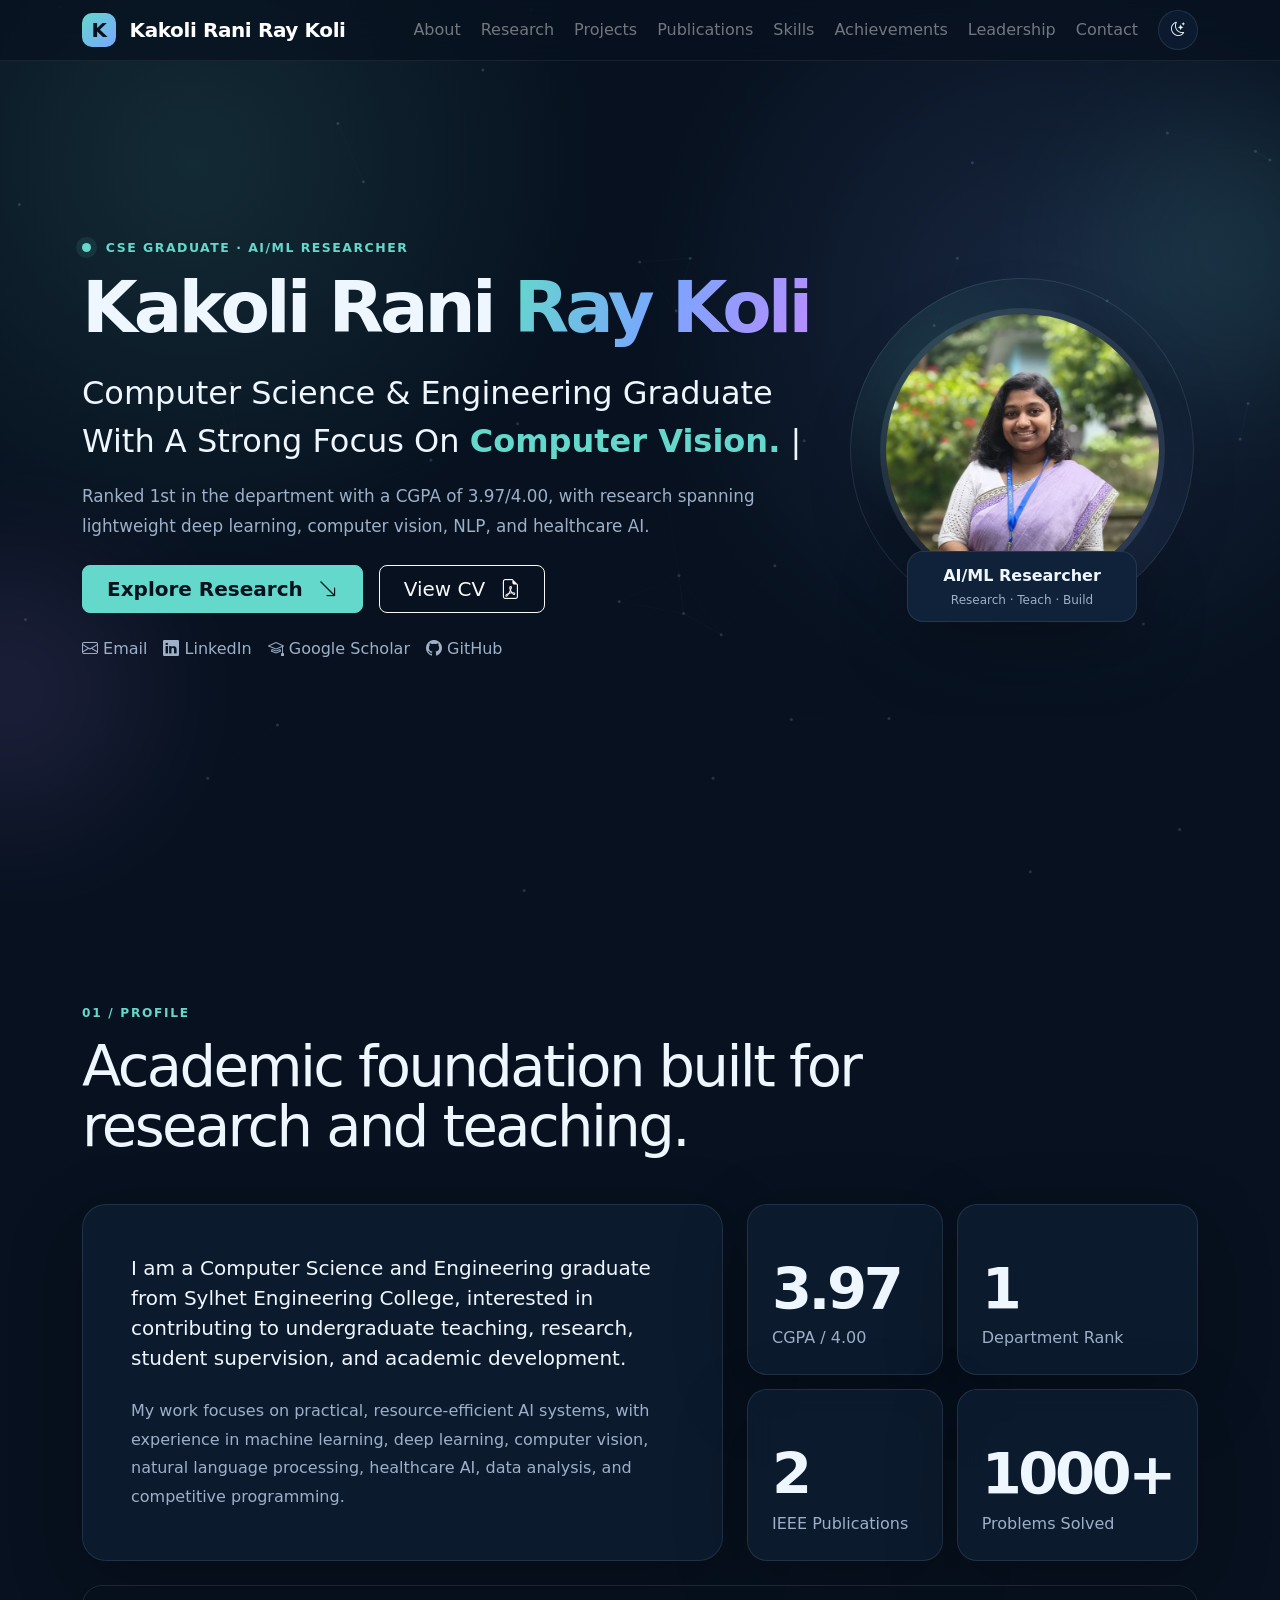
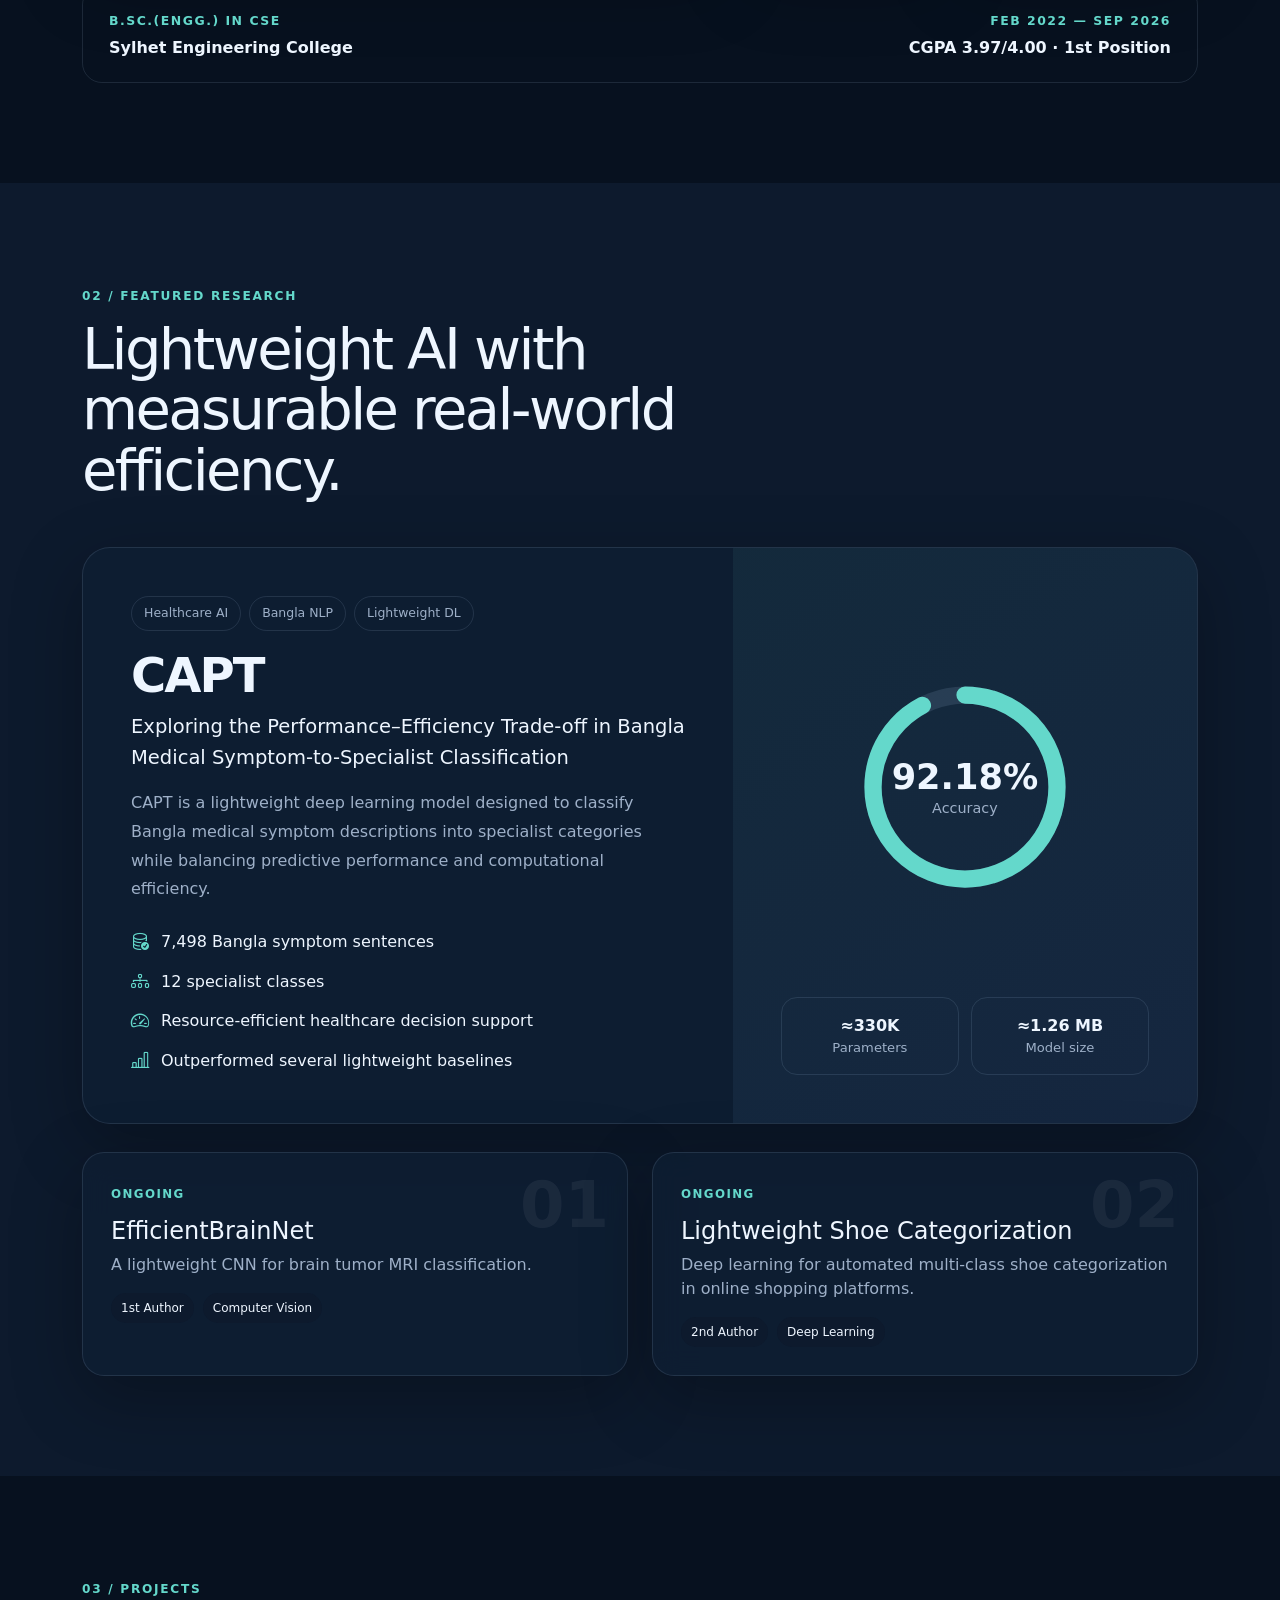
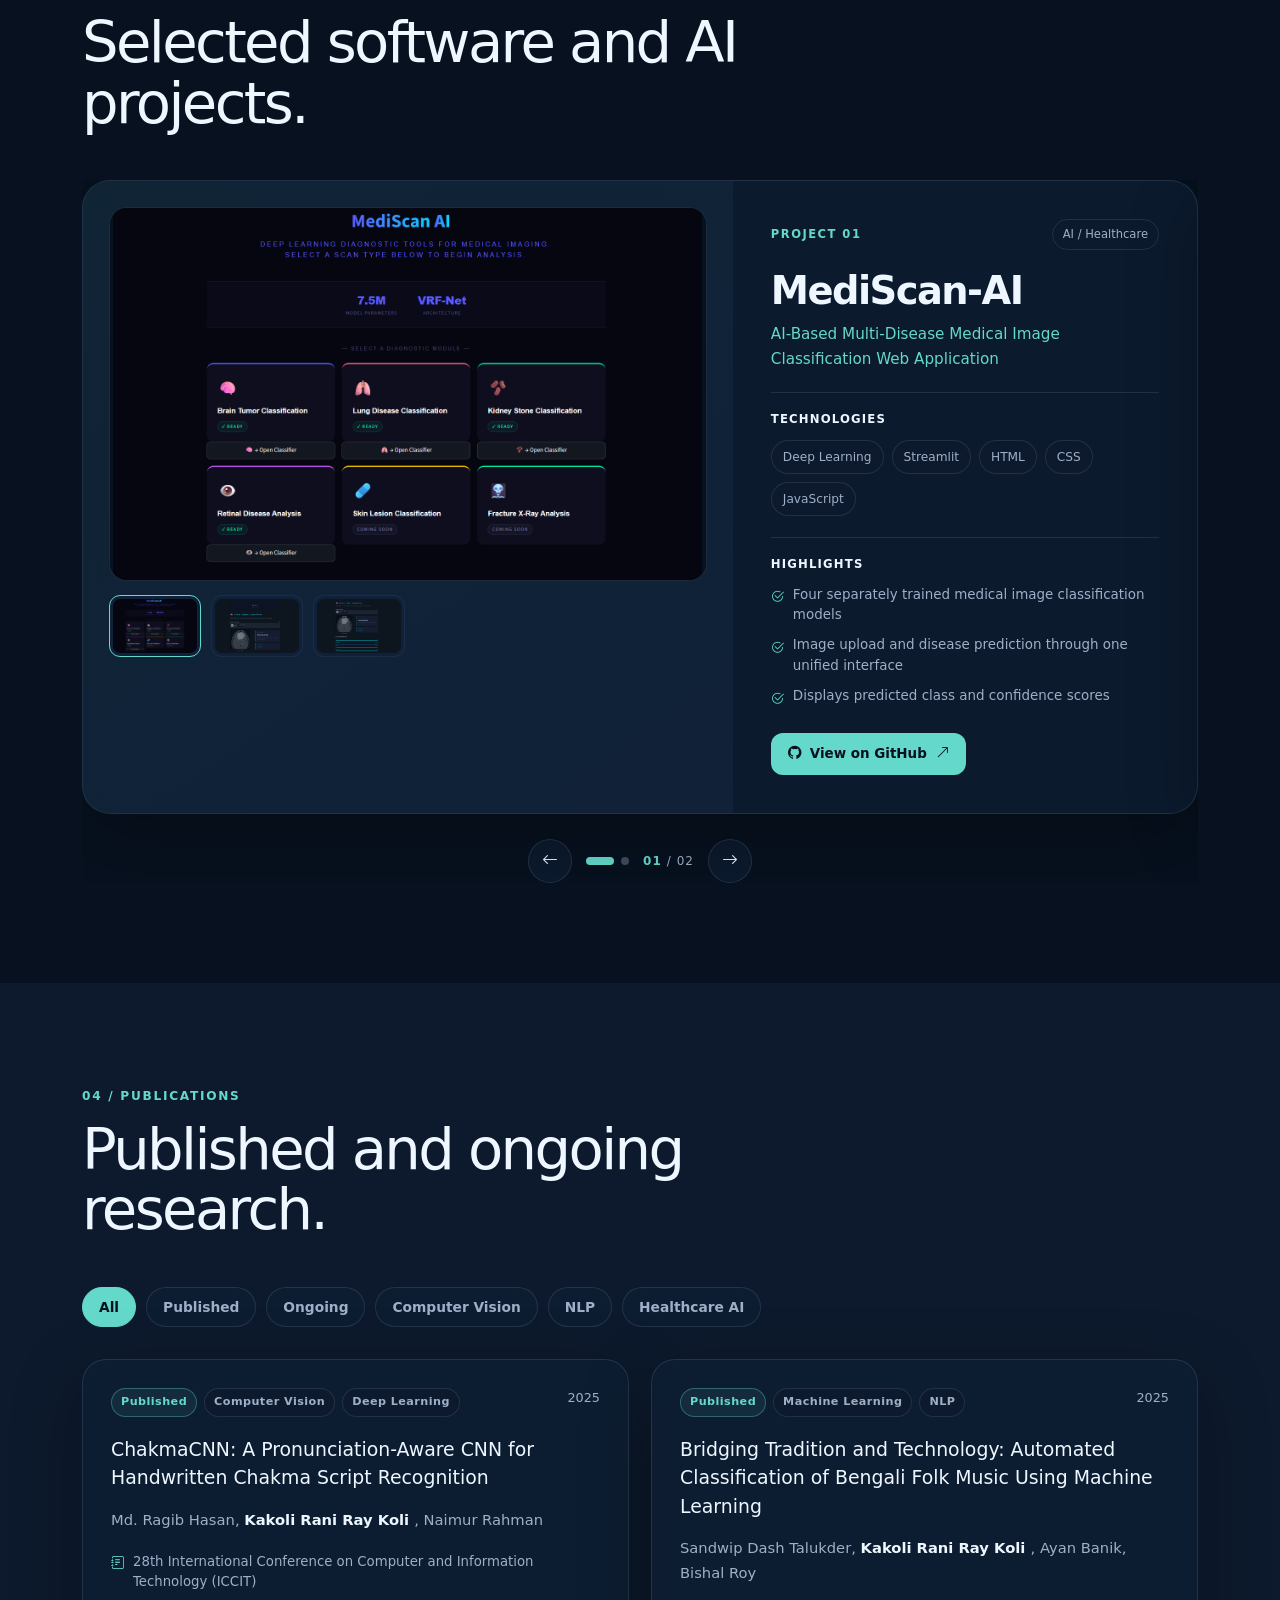
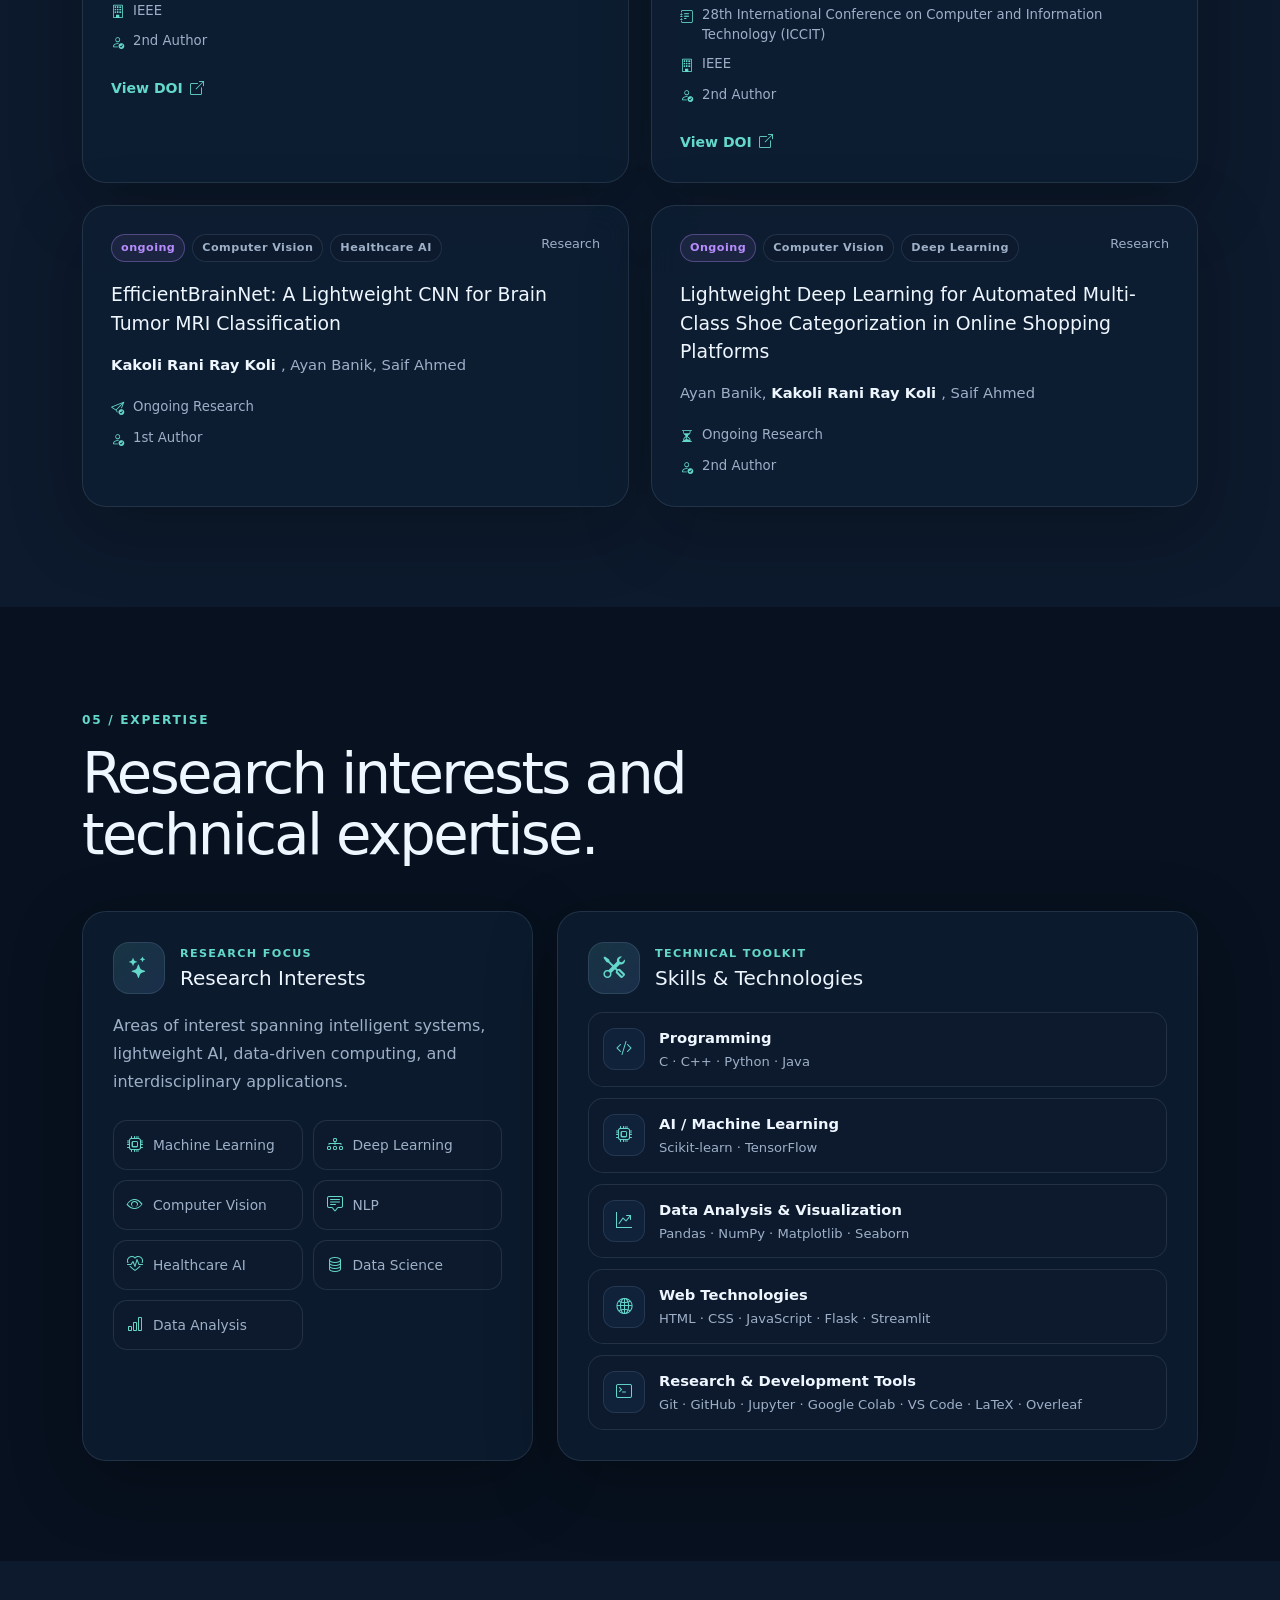
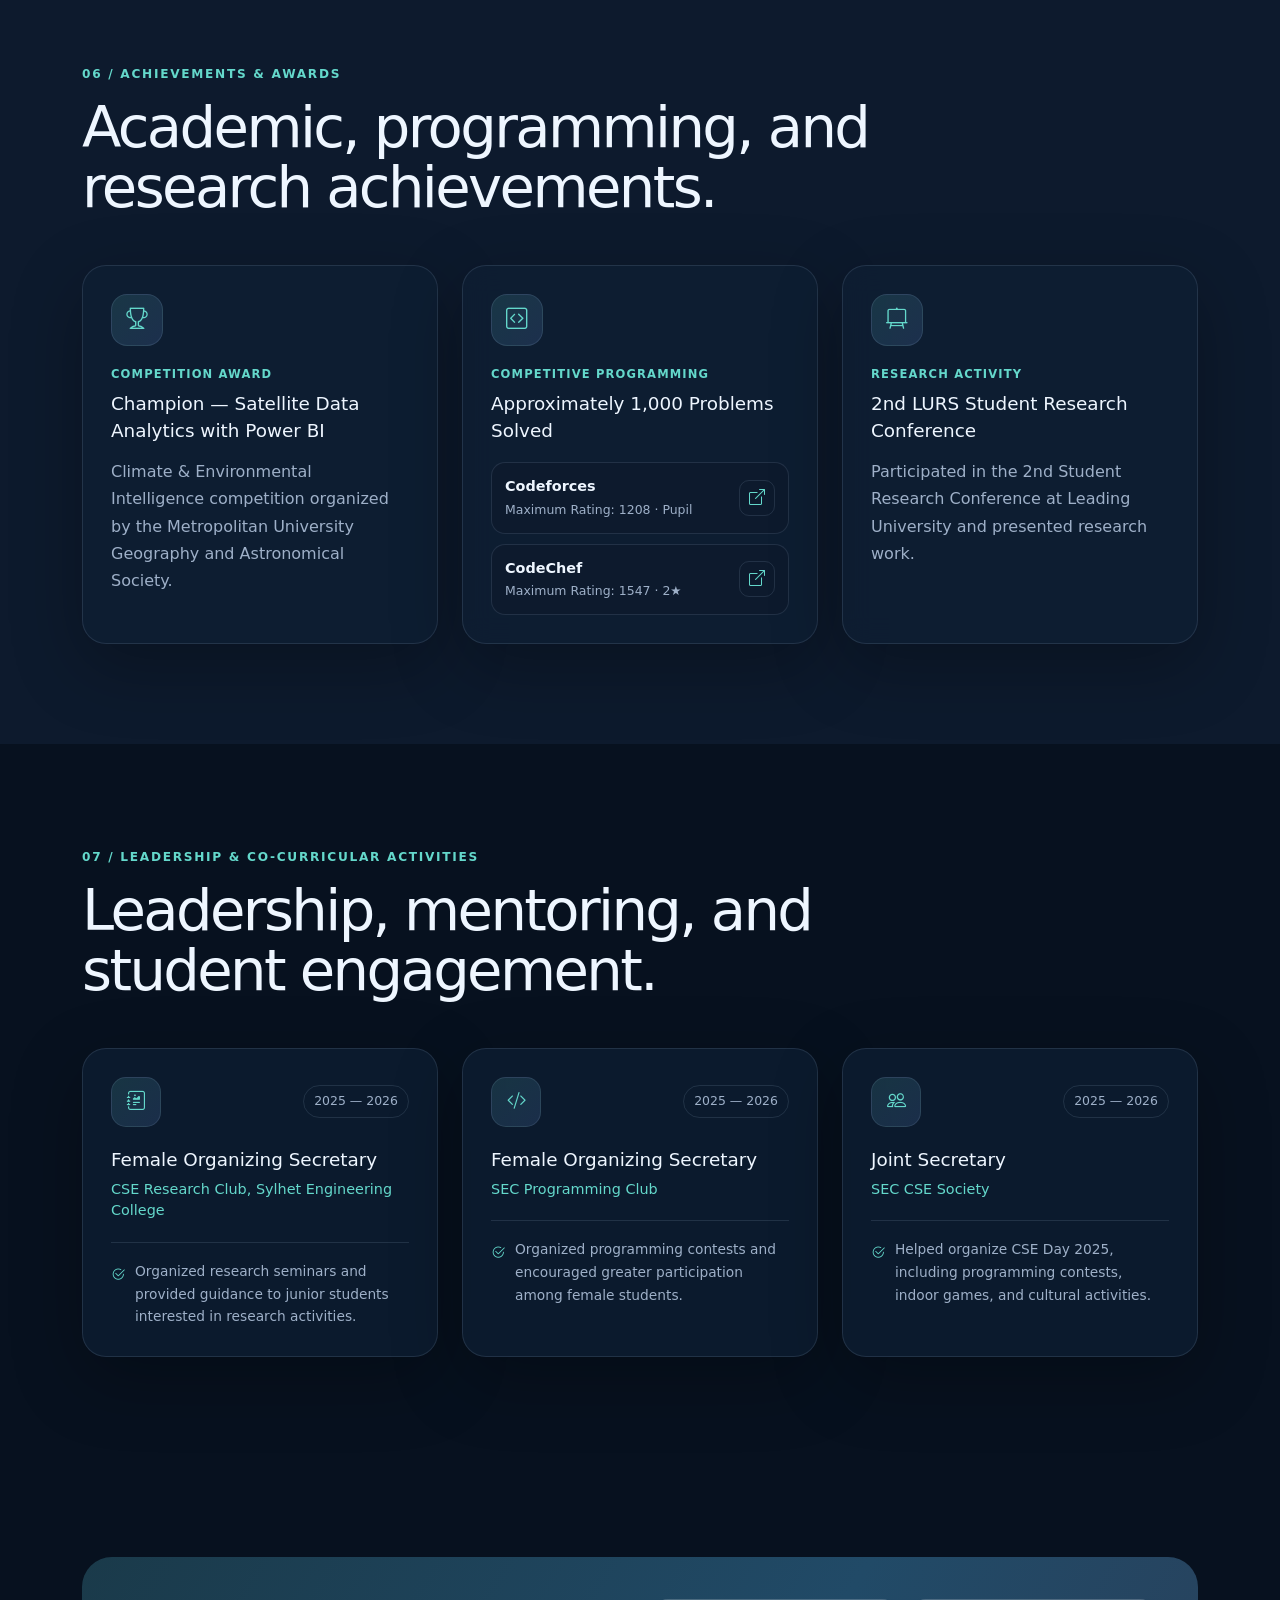
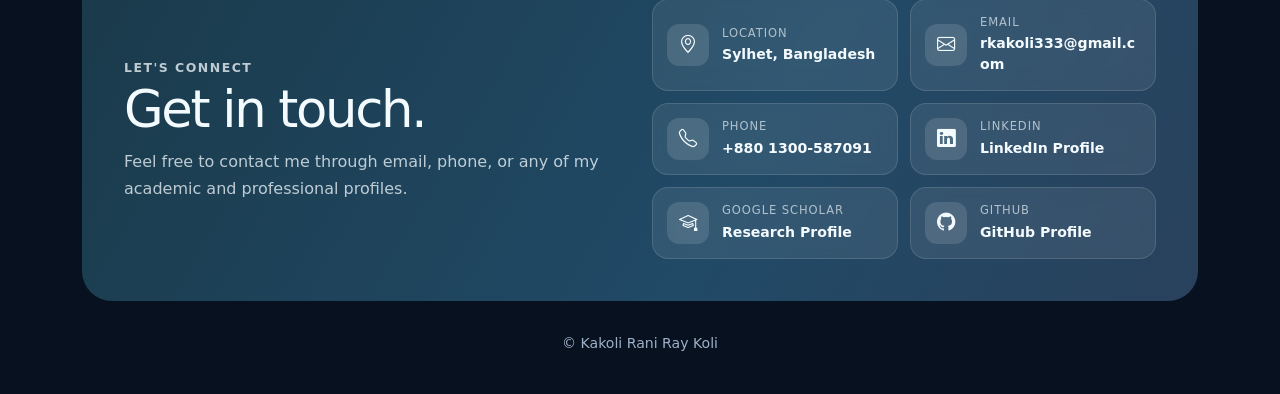
==== index.html @ 448f2f02 "portfolio" ====
<!doctype html>
<html lang="en">
<head>
    <meta charset="utf-8" />
    <meta name="viewport" content="width=device-width, initial-scale=1" />
    <meta
        name="description"
        content="Academic research portfolio of Kakoli Rani Ray Koli, CSE graduate and AI/ML researcher."
    />

    <title>Kakoli Rani Ray Koli | Research Portfolio</title>

    <!-- External styles -->
    <link rel="preconnect" href="https://cdn.jsdelivr.net" />
    <link
        rel="stylesheet"
        href="https://cdn.jsdelivr.net/npm/bootstrap@5.3.3/dist/css/bootstrap.min.css"
    />
    <link
        rel="stylesheet"
        href="https://cdn.jsdelivr.net/npm/bootstrap-icons@1.11.3/font/bootstrap-icons.min.css"
    />

    <!-- Portfolio styles -->
    <link rel="stylesheet" href="style.css" />
</head>
<body>
    <!-- Reading progress bar -->
    <div class="scroll-progress" id="scrollProgress"></div>

    <!-- Page sections are loaded from /sections to keep this file small. -->
    <div data-include="sections/navbar.html"></div>
    <div data-include="sections/hero.html"></div>

    <main>
        <div data-include="sections/about.html"></div>
        <div data-include="sections/research.html"></div>
        <div data-include="sections/projects.html"></div>
        <div data-include="sections/publications.html"></div>
        <div data-include="sections/skills.html"></div>
        <div data-include="sections/achievements.html"></div>
        <div data-include="sections/leadership.html"></div>
        <div data-include="sections/contact.html"></div>
    </main>

    <!-- Back to top control -->
    <button
        class="back-to-top"
        id="backToTop"
        type="button"
        aria-label="Back to top"
    >
        <i class="bi bi-arrow-up"></i>
    </button>

    <!-- Bootstrap must be available before the main portfolio script runs. -->
    <script src="https://cdn.jsdelivr.net/npm/bootstrap@5.3.3/dist/js/bootstrap.bundle.min.js"></script>

    <!-- Loads HTML partials first, then loads script.js. -->
    <script src="loader.js"></script>
</body>
</html>
---- style.css ----
:root {
  --bg: #07111f;
  --bg-soft: #0d1a2d;
  --panel: rgba(15, 31, 52, 0.72);
  --panel-solid: #10213a;
  --text: #eef6ff;
  --muted: #9eb0c8;
  --border: rgba(160, 190, 220, 0.14);
  --accent: #64d8cb;
  --accent-2: #7aa6ff;
  --accent-3: #b88cff;
  --shadow: 0 22px 70px rgba(0, 0, 0, 0.28);
  --radius: 24px;
}

body.light-theme {
  --bg: #f6f9fd;
  --bg-soft: #edf3fa;
  --panel: rgba(255, 255, 255, 0.82);
  --panel-solid: #ffffff;
  --text: #132238;
  --muted: #5c6d82;
  --border: rgba(30, 70, 110, 0.12);
  --shadow: 0 22px 60px rgba(42, 75, 110, 0.12);
}

* { box-sizing: border-box; }
html { scroll-behavior: smooth; }

body {
  margin: 0;
  background: var(--bg);
  color: var(--text);
  font-family: Inter, ui-sans-serif, system-ui, -apple-system, BlinkMacSystemFont, "Segoe UI", sans-serif;
  overflow-x: hidden;
  transition: background .35s ease, color .35s ease;
}

a { color: inherit; }
section { scroll-margin-top: 78px; }

.glass-nav {
  background: rgba(7, 17, 31, .72);
  border-bottom: 1px solid rgba(255,255,255,.07);
  backdrop-filter: blur(18px);
  transition: background .3s ease, box-shadow .3s ease;
}

body.light-theme .glass-nav {
  background: rgba(246, 249, 253, .78);
  border-color: rgba(30,70,110,.08);
}

body.light-theme .navbar,
body.light-theme .navbar .nav-link,
body.light-theme .navbar-brand {
  color: #132238 !important;
}

body.light-theme .navbar-toggler { filter: invert(1); }

.navbar-brand { letter-spacing: -.02em; }
.brand-mark {
  display: inline-grid;
  place-items: center;
  width: 34px;
  height: 34px;
  border-radius: 10px;
  margin-right: 7px;
  background: linear-gradient(135deg, var(--accent), var(--accent-2));
  color: #06111f;
}

.nav-link { opacity: .78; }
.nav-link:hover, .nav-link.active { opacity: 1; color: var(--accent) !important; }

.theme-toggle {
  width: 40px;
  height: 40px;
  border-radius: 50%;
  color: var(--text);
  border: 1px solid var(--border);
  background: var(--panel);
}

.scroll-progress {
  position: fixed;
  z-index: 2000;
  top: 0;
  left: 0;
  height: 3px;
  width: 0;
  background: linear-gradient(90deg, var(--accent), var(--accent-2), var(--accent-3));
}

.hero-section {
  min-height: 760px;
  background:
    radial-gradient(circle at 15% 18%, rgba(100,216,203,.13), transparent 31%),
    radial-gradient(circle at 82% 34%, rgba(122,166,255,.14), transparent 34%);
}

#heroCanvas {
  position: absolute;
  inset: 0;
  width: 100%;
  height: 100%;
  opacity: .42;
  pointer-events: none;
}

.hero-content { z-index: 2; }

.eyebrow, .mini-label {
  color: var(--accent);
  font-weight: 700;
  letter-spacing: .12em;
  text-transform: uppercase;
  font-size: .78rem;
}

.status-dot {
  display: inline-block;
  width: 9px;
  height: 9px;
  border-radius: 50%;
  background: var(--accent);
  box-shadow: 0 0 0 6px rgba(100,216,203,.1);
  margin-right: 9px;
}

.hero-section h1 {
  max-width: 850px;
  letter-spacing: -.055em;
  line-height: .95;
}

.gradient-text {
  background: linear-gradient(110deg, var(--accent), var(--accent-2), var(--accent-3));
  -webkit-background-clip: text;
  background-clip: text;
  color: transparent;
}

.hero-lead {
  font-size: clamp(1.3rem, 2.5vw, 2rem);
  margin-top: 1.7rem;
  max-width: 900px;
}

.typewriter { color: var(--accent); font-weight: 700; }
.cursor { animation: blink .8s steps(1) infinite; }
@keyframes blink { 50% { opacity: 0; } }

.hero-copy {
  color: var(--muted);
  max-width: 760px;
  font-size: 1.05rem;
  line-height: 1.8;
}

.btn-primary {
  --bs-btn-bg: var(--accent);
  --bs-btn-border-color: var(--accent);
  --bs-btn-color: #06111f;
  --bs-btn-hover-bg: #8be8dd;
  --bs-btn-hover-border-color: #8be8dd;
  font-weight: 700;
}

body.light-theme .btn-outline-light {
  color: var(--text);
  border-color: rgba(19,34,56,.28);
}

.hero-links a {
  color: var(--muted);
  text-decoration: none;
  transition: color .2s ease, transform .2s ease;
}
.hero-links a:hover { color: var(--accent); transform: translateY(-2px); }

.profile-visual {
  width: min(360px, 82vw);
  aspect-ratio: 1;
  margin: auto;
  position: relative;
  display: grid;
  place-items: center;
}

.profile-core {
  width: 175px;
  height: 175px;
  border-radius: 50%;
  display: grid;
  place-items: center;
  align-content: center;
  background: linear-gradient(145deg, rgba(100,216,203,.18), rgba(122,166,255,.15));
  border: 1px solid var(--border);
  box-shadow: inset 0 0 40px rgba(122,166,255,.10), var(--shadow);
  backdrop-filter: blur(16px);
}

.profile-core span {
  font-size: 3.1rem;
  line-height: 1;
  font-weight: 800;
  letter-spacing: -.08em;
}
.profile-core small { color: var(--muted); margin-top: 9px; font-size: .72rem; }

.orbit {
  position: absolute;
  border: 1px solid var(--border);
  border-radius: 50%;
  animation: rotate 18s linear infinite;
}

.orbit-1 { width: 255px; height: 255px; }
.orbit-2 { width: 330px; height: 330px; animation-duration: 28s; animation-direction: reverse; }
@keyframes rotate { to { transform: rotate(360deg); } }

.floating-tag {
  position: absolute;
  display: grid;
  place-items: center;
  width: 54px;
  height: 54px;
  border-radius: 16px;
  font-weight: 800;
  background: var(--panel-solid);
  border: 1px solid var(--border);
  box-shadow: var(--shadow);
  animation: float 4s ease-in-out infinite;
}
.tag-1 { top: 10%; left: 18%; }
.tag-2 { top: 19%; right: 8%; animation-delay: -.8s; }
.tag-3 { bottom: 18%; right: 11%; animation-delay: -1.5s; }
.tag-4 { bottom: 10%; left: 15%; animation-delay: -2.2s; }
@keyframes float { 50% { transform: translateY(-10px); } }

.hero-orb {
  position: absolute;
  width: 260px;
  height: 260px;
  border-radius: 50%;
  filter: blur(70px);
  opacity: .12;
}
.orb-one { background: var(--accent); right: -80px; top: 120px; }
.orb-two { background: var(--accent-3); left: -120px; bottom: 80px; }

.section-pad { padding: 100px 0; }
.alt-section { background: var(--bg-soft); }

.section-heading { margin-bottom: 46px; max-width: 820px; }
.section-heading span { color: var(--accent); font-size: .76rem; font-weight: 800; letter-spacing: .14em; }
.section-heading h2 {
  font-size: clamp(2rem, 4.5vw, 3.7rem);
  letter-spacing: -.045em;
  line-height: 1.05;
  margin: .8rem 0 0;
}

.panel,
.research-feature,
.project-card,
.timeline-card,
.service-card,
.award-card,
.metric-card {
  background: var(--panel);
  border: 1px solid var(--border);
  box-shadow: var(--shadow);
  backdrop-filter: blur(14px);
}

.panel { border-radius: var(--radius); }
.text-secondary-custom { color: var(--muted); line-height: 1.8; }

.metrics-grid {
  display: grid;
  grid-template-columns: repeat(2, 1fr);
  gap: 14px;
}

.metric-card {
  border-radius: 20px;
  padding: 24px;
  min-height: 145px;
  display: flex;
  flex-direction: column;
  justify-content: flex-end;
}

.metric-value {
  font-size: clamp(2.2rem, 5vw, 3.6rem);
  font-weight: 800;
  letter-spacing: -.06em;
  color: var(--text);
  line-height: 1;
}
.metric-label { color: var(--muted); margin-top: 8px; }

.education-strip {
  border: 1px solid var(--border);
  border-radius: 20px;
  padding: 22px 26px;
  display: flex;
  align-items: center;
  justify-content: space-between;
  gap: 24px;
  flex-wrap: wrap;
}
.education-strip strong { display: block; margin-top: 4px; }

.research-feature { border-radius: 28px; overflow: hidden; }
.research-feature h3 { font-size: 3rem; font-weight: 800; letter-spacing: -.04em; }
.research-subtitle { font-size: 1.22rem; line-height: 1.55; max-width: 700px; }

.pill {
  border: 1px solid var(--border);
  border-radius: 999px;
  padding: 7px 12px;
  font-size: .78rem;
  color: var(--muted);
}

.research-points { display: grid; gap: 12px; }
.research-points div { display: flex; gap: 12px; align-items: center; }
.research-points i { color: var(--accent); font-size: 1.15rem; }

.research-score-side {
  background: linear-gradient(145deg, rgba(100,216,203,.07), rgba(122,166,255,.07));
  display: flex;
  flex-direction: column;
  justify-content: center;
}

.score-ring {
  width: 230px;
  height: 230px;
  position: relative;
  margin: auto;
}
.score-ring svg { width: 100%; height: 100%; transform: rotate(-90deg); }
.ring-bg, .ring-progress { fill: none; stroke-width: 9; }
.ring-bg { stroke: var(--border); }
.ring-progress {
  stroke: var(--accent);
  stroke-linecap: round;
  stroke-dasharray: 301.59;
  stroke-dashoffset: 301.59;
  transition: stroke-dashoffset 1.6s cubic-bezier(.2,.8,.2,1);
}
.score-text {
  position: absolute;
  inset: 0;
  display: grid;
  place-content: center;
  text-align: center;
}
.score-text strong { font-size: 3rem; }
.score-text span { color: var(--muted); }

.compact-stats {
  display: grid;
  grid-template-columns: 1fr 1fr;
  gap: 12px;
  margin-top: 18px;
}
.compact-stats div {
  border: 1px solid var(--border);
  border-radius: 16px;
  padding: 16px;
  text-align: center;
}
.compact-stats strong, .compact-stats span { display: block; }
.compact-stats span { color: var(--muted); font-size: .82rem; }

.project-card {
  border-radius: 22px;
  padding: 28px;
  position: relative;
  overflow: hidden;
  transition: transform .25s ease, border-color .25s ease;
}
.project-card:hover { transform: translateY(-5px); border-color: rgba(100,216,203,.4); }
.project-number { font-size: 4rem; font-weight: 800; opacity: .06; position: absolute; right: 18px; top: 4px; }
.project-status { color: var(--accent); font-size: .74rem; text-transform: uppercase; font-weight: 800; letter-spacing: .12em; }
.project-card h4 { margin-top: 12px; }
.project-card p { color: var(--muted); }
.project-meta { display: flex; gap: 9px; flex-wrap: wrap; }
.project-meta span { background: var(--bg-soft); border-radius: 999px; padding: 6px 10px; font-size: .75rem; }

.timeline { position: relative; padding-left: 28px; }
.timeline::before {
  content: "";
  position: absolute;
  left: 7px;
  top: 10px;
  bottom: 10px;
  width: 1px;
  background: var(--border);
}
.timeline-item { position: relative; margin-bottom: 24px; }
.timeline-dot {
  position: absolute;
  left: -28px;
  top: 26px;
  width: 15px;
  height: 15px;
  border-radius: 50%;
  background: var(--accent);
  box-shadow: 0 0 0 6px rgba(100,216,203,.1);
}
.timeline-card { border-radius: 22px; padding: 28px; }
.timeline-card h4 { margin: 13px 0; }
.timeline-card p { color: var(--muted); }
.timeline-card a { color: var(--accent); text-decoration: none; overflow-wrap: anywhere; }
.publication-type { color: var(--accent); font-weight: 800; }
.author-badge { color: var(--muted); border: 1px solid var(--border); border-radius: 999px; padding: 4px 10px; font-size: .8rem; }

.interest-cloud { display: flex; flex-wrap: wrap; gap: 10px; }
.interest-cloud span {
  padding: 10px 14px;
  border: 1px solid var(--border);
  border-radius: 999px;
  transition: background .2s ease, transform .2s ease;
}
.interest-cloud span:hover { background: rgba(100,216,203,.1); transform: translateY(-2px); }

.skill-row {
  display: flex;
  justify-content: space-between;
  align-items: center;
  gap: 20px;
  padding: 17px 0;
  border-bottom: 1px solid var(--border);
}
.skill-row:last-child { border-bottom: 0; }
.skill-row div { display: flex; align-items: center; gap: 10px; min-width: 150px; }
.skill-row i { color: var(--accent); }
.skill-row span { color: var(--muted); text-align: right; }

.achievement-banner {
  padding: 28px;
  border-radius: 24px;
  background: linear-gradient(120deg, rgba(100,216,203,.13), rgba(122,166,255,.10));
  border: 1px solid var(--border);
  display: flex;
  align-items: center;
  justify-content: space-between;
  gap: 25px;
  flex-wrap: wrap;
}
.achievement-banner h3 { margin: 5px 0 0; }
.achievement-scores { display: flex; flex-wrap: wrap; gap: 12px; }
.achievement-scores span {
  background: var(--panel-solid);
  padding: 12px 15px;
  border-radius: 14px;
  border: 1px solid var(--border);
}

.service-card {
  border-radius: 22px;
  padding: 28px;
  transition: transform .25s ease;
}
.service-card:hover { transform: translateY(-5px); }
.service-card > i { font-size: 1.8rem; color: var(--accent); }
.service-card > span { display: block; margin: 18px 0 8px; color: var(--muted); font-size: .8rem; }
.service-card p { color: var(--muted); }
.service-card small { line-height: 1.6; display: block; }

.award-card {
  border-radius: 22px;
  padding: 26px;
  display: flex;
  gap: 18px;
  height: 100%;
}
.award-card > i { font-size: 2rem; color: var(--accent); }
.award-card h4 { margin: 7px 0; font-size: 1.05rem; }
.award-card p { color: var(--muted); margin: 0; }

.contact-section { padding-bottom: 40px; }
.contact-panel {
  border-radius: 30px;
  padding: 42px;
  background: linear-gradient(120deg, #38cbbb, #6a93f6 65%, #9b76e5);
  color: #06111f;
}
.contact-panel h2 { font-size: clamp(2rem, 4vw, 3.2rem); letter-spacing: -.045em; }
.contact-panel .mini-label { color: rgba(6,17,31,.7); }
.contact-panel p { color: rgba(6,17,31,.78); }
.contact-phone { font-weight: 700; }

.portfolio-footer {
  padding: 32px 4px 0;
  color: var(--muted);
  display: flex;
  justify-content: space-between;
  gap: 15px;
  flex-wrap: wrap;
  font-size: .88rem;
}

.back-to-top {
  position: fixed;
  right: 20px;
  bottom: 20px;
  width: 46px;
  height: 46px;
  border-radius: 50%;
  border: 1px solid var(--border);
  background: var(--panel-solid);
  color: var(--text);
  display: grid;
  place-items: center;
  box-shadow: var(--shadow);
  opacity: 0;
  visibility: hidden;
  transform: translateY(8px);
  transition: .2s ease;
  z-index: 1000;
}
.back-to-top.show { opacity: 1; visibility: visible; transform: translateY(0); }

.reveal {
  opacity: 0;
  transform: translateY(24px);
  transition: opacity .75s ease, transform .75s cubic-bezier(.2,.7,.2,1);
}
.reveal.visible { opacity: 1; transform: translateY(0); }

@media (max-width: 991.98px) {
  .glass-nav { background: rgba(7,17,31,.92); }
  body.light-theme .glass-nav { background: rgba(246,249,253,.95); }
  .hero-section { min-height: auto; }
  .hero-section .min-vh-100 { min-height: auto !important; padding-top: 145px !important; padding-bottom: 95px !important; }
  .profile-visual { margin-top: 20px; }
  .research-score-side { min-height: 380px; }
}

@media (max-width: 767.98px) {
  .section-pad { padding: 76px 0; }
  .metrics-grid { grid-template-columns: 1fr 1fr; }
  .contact-panel { padding: 30px 22px; }
  .skill-row { align-items: flex-start; flex-direction: column; }
  .skill-row span { text-align: left; }
}

@media (max-width: 480px) {
  .metrics-grid { grid-template-columns: 1fr; }
  .hero-section h1 { font-size: 3.1rem; }
  .score-ring { width: 190px; height: 190px; }
  .compact-stats { grid-template-columns: 1fr; }
}

@media (prefers-reduced-motion: reduce) {
  html { scroll-behavior: auto; }
  *, *::before, *::after { animation-duration: .001ms !important; animation-iteration-count: 1 !important; transition-duration: .001ms !important; }
  .reveal { opacity: 1; transform: none; }
}


/*  Koli Image  */

.profile-photo-wrapper {
  width: min(360px, 82vw);
  aspect-ratio: 1;
  margin: auto;
  position: relative;
  display: grid;
  place-items: center;
}

.profile-photo-ring {
  position: absolute;
  inset: 8px;
  border-radius: 50%;
  border: 1px solid var(--border);
  background:
    radial-gradient(circle at 30% 30%, rgba(100, 216, 203, 0.18), transparent 45%),
    radial-gradient(circle at 70% 70%, rgba(122, 166, 255, 0.18), transparent 45%);
  animation: rotate 18s linear infinite;
}

.profile-photo {
  width: 285px;
  height: 285px;
  object-fit: cover;
  object-position: center;
  border-radius: 50%;
  border: 6px solid rgba(255, 255, 255, 0.08);
  box-shadow: var(--shadow);
  position: relative;
  z-index: 2;
}

.profile-photo-badge {
  position: absolute;
  bottom: 8px;
  left: 50%;
  transform: translateX(-50%);
  z-index: 3;
  min-width: 230px;
  text-align: center;
  padding: 12px 18px;
  border-radius: 16px;
  background: var(--panel-solid);
  border: 1px solid var(--border);
  box-shadow: var(--shadow);
}

.profile-photo-badge span {
  display: block;
  font-weight: 700;
}

.profile-photo-badge small {
  display: block;
  margin-top: 3px;
  color: var(--muted);
  font-size: 0.75rem;
}

@media (max-width: 480px) {
  .profile-photo {
    width: 235px;
    height: 235px;
  }

  .profile-photo-badge {
    min-width: 200px;
  }
}


/* =========================
   Publication Filter System
========================= */

.publication-filters {
  display: flex;
  flex-wrap: wrap;
  gap: 10px;
  margin-bottom: 32px;
}

.pub-filter {
  border: 1px solid var(--border);
  background: var(--panel);
  color: var(--muted);
  border-radius: 999px;
  padding: 9px 16px;
  font-size: 0.86rem;
  font-weight: 600;
  transition:
    background 0.25s ease,
    color 0.25s ease,
    border-color 0.25s ease,
    transform 0.25s ease;
}

.pub-filter:hover {
  color: var(--text);
  border-color: rgba(100, 216, 203, 0.4);
  transform: translateY(-2px);
}

.pub-filter.active {
  background: var(--accent);
  color: #06111f;
  border-color: var(--accent);
}


/* Publication Grid */

.publication-grid {
  display: grid;
  grid-template-columns: repeat(2, 1fr);
  gap: 22px;
}

.publication-card {
  background: var(--panel);
  border: 1px solid var(--border);
  border-radius: 24px;
  padding: 28px;
  box-shadow: var(--shadow);
  backdrop-filter: blur(14px);
  transition:
    transform 0.3s ease,
    opacity 0.3s ease,
    border-color 0.3s ease;
}

.publication-card:hover {
  transform: translateY(-6px);
  border-color: rgba(100, 216, 203, 0.4);
}

.publication-card.hide-publication {
  display: none;
}


/* Header Area */

.publication-top {
  display: flex;
  justify-content: space-between;
  align-items: flex-start;
  gap: 15px;
  margin-bottom: 18px;
}

.publication-tags {
  display: flex;
  flex-wrap: wrap;
  gap: 7px;
}

.pub-tag {
  padding: 5px 9px;
  border-radius: 999px;
  font-size: 0.7rem;
  font-weight: 700;
  letter-spacing: 0.04em;
  background: var(--bg-soft);
  border: 1px solid var(--border);
  color: var(--muted);
}


/* Status Tags */

.status-published {
  color: var(--accent);
  border-color: rgba(100, 216, 203, 0.35);
  background: rgba(100, 216, 203, 0.08);
}

.status-submitted {
  color: var(--accent-2);
  border-color: rgba(122, 166, 255, 0.35);
  background: rgba(122, 166, 255, 0.08);
}

.status-ongoing {
  color: var(--accent-3);
  border-color: rgba(184, 140, 255, 0.35);
  background: rgba(184, 140, 255, 0.08);
}


.publication-year {
  color: var(--muted);
  font-size: 0.8rem;
  white-space: nowrap;
}


/* Paper Content */

.publication-card h4 {
  font-size: 1.18rem;
  line-height: 1.5;
  margin-bottom: 15px;
}

.publication-authors {
  color: var(--muted);
  line-height: 1.7;
  font-size: 0.92rem;
}

.publication-authors strong {
  color: var(--text);
}


/* Information */

.publication-info {
  display: flex;
  flex-direction: column;
  gap: 9px;
  margin-top: 20px;
  color: var(--muted);
  font-size: 0.83rem;
}

.publication-info span {
  display: flex;
  align-items: flex-start;
  gap: 9px;
}

.publication-info i {
  color: var(--accent);
  margin-top: 2px;
}


/* DOI link */

.publication-actions {
  margin-top: 23px;
}

.publication-link {
  display: inline-flex;
  align-items: center;
  gap: 7px;
  color: var(--accent);
  text-decoration: none;
  font-weight: 650;
  font-size: 0.88rem;
}

.publication-link:hover {
  text-decoration: underline;
}


/* Empty Filter Result */

.publication-empty {
  display: none;
  text-align: center;
  padding: 50px 20px;
  color: var(--muted);
}

.publication-empty i {
  font-size: 2rem;
  color: var(--accent);
  margin-bottom: 10px;
}


/* Filter Animation */

.publication-card.filter-show {
  animation: publicationFadeIn 0.45s ease forwards;
}

@keyframes publicationFadeIn {
  from {
    opacity: 0;
    transform: translateY(15px);
  }

  to {
    opacity: 1;
    transform: translateY(0);
  }
}


/* Responsive */

@media (max-width: 991px) {
  .publication-grid {
    grid-template-columns: 1fr;
  }
}

@media (max-width: 575px) {
  .publication-card {
    padding: 22px;
  }

  .publication-top {
    flex-direction: column;
  }

  .publication-filters {
    gap: 8px;
  }

  .pub-filter {
    padding: 8px 12px;
    font-size: 0.78rem;
  }
}


/* contact information */

/* =================================
   CONTACT INFORMATION
================================= */

.contact-info-list {
    display: grid;
    grid-template-columns: repeat(2, 1fr);
    gap: 12px;
}

.contact-info-item {
    display: flex;
    align-items: center;
    gap: 13px;

    padding: 14px;

    border-radius: 16px;

    background: rgba(6, 17, 31, 0.09);

    border: 1px solid rgba(6, 17, 31, 0.12);

    color: #06111f;

    text-decoration: none;

    transition:
        transform 0.25s ease,
        background 0.25s ease,
        border-color 0.25s ease;
}


.contact-link:hover {
    color: #06111f;

    background: rgba(255, 255, 255, 0.25);

    border-color: rgba(6, 17, 31, 0.25);

    transform: translateY(-3px);
}


.contact-icon {
    min-width: 42px;
    width: 42px;
    height: 42px;

    display: grid;
    place-items: center;

    border-radius: 12px;

    background: rgba(255, 255, 255, 0.32);

    font-size: 1.15rem;
}


.contact-info-item span {
    display: block;

    font-size: 0.72rem;

    text-transform: uppercase;

    letter-spacing: 0.08em;

    color: rgba(6, 17, 31, 0.62);

    margin-bottom: 2px;
}


.contact-info-item strong {
    display: block;

    font-size: 0.88rem;

    overflow-wrap: anywhere;
}


/* Contact responsive */

@media (max-width: 991px) {

    .contact-info-list {
        margin-top: 10px;
    }

}


@media (max-width: 575px) {

    .contact-info-list {
        grid-template-columns: 1fr;
    }

    .contact-panel {
        padding: 28px 20px;
    }

}


/* =================================
   CONTACT SECTION THEME COLORS
================================= */

.contact-section {
    --contact-bg: linear-gradient(
        120deg,
        #1a3a4a,
        #214a67 60%,
        #29415c
    );

    --contact-text: #f4fbff;
    --contact-muted: rgba(244, 251, 255, 0.75);

    --contact-card-bg: rgba(255, 255, 255, 0.08);
    --contact-card-border: rgba(255, 255, 255, 0.13);

    --contact-card-hover-bg: rgba(255, 255, 255, 0.14);
    --contact-card-hover-border: rgba(255, 255, 255, 0.28);

    --contact-icon-bg: rgba(255, 255, 255, 0.12);

    --contact-label: rgba(244, 251, 255, 0.65);
}


/* =================================
   LIGHT MODE CONTACT COLORS
================================= */

body.light-theme .contact-section {
    --contact-bg: linear-gradient(
        120deg,
        #dff6f2,
        #dceaff 60%,
        #eee5ff
    );

    --contact-text: #132238;
    --contact-muted: #53677d;

    --contact-card-bg: rgba(255, 255, 255, 0.55);
    --contact-card-border: rgba(40, 80, 120, 0.12);

    --contact-card-hover-bg: rgba(255, 255, 255, 0.85);
    --contact-card-hover-border: rgba(40, 80, 120, 0.25);

    --contact-icon-bg: rgba(255, 255, 255, 0.75);

    --contact-label: #64768a;
}


/* =================================
   CONTACT PANEL
================================= */

.contact-panel {
    border-radius: 30px;
    padding: 42px;

    background: var(--contact-bg);

    color: var(--contact-text);

    transition:
        background 0.35s ease,
        color 0.35s ease;
}


/* Small heading */

.contact-panel .mini-label {
    color: var(--contact-muted);
}


/* Main heading */

.contact-panel h2 {
    color: var(--contact-text);

    font-size: clamp(2rem, 4vw, 3.2rem);

    letter-spacing: -0.045em;
}


/* Paragraph */

.contact-panel p {
    color: var(--contact-muted);

    line-height: 1.7;
}


/* =================================
   CONTACT INFO GRID
================================= */

.contact-info-list {
    display: grid;

    grid-template-columns: repeat(2, 1fr);

    gap: 12px;
}


/* =================================
   CONTACT ITEM
================================= */

.contact-info-item {
    display: flex;

    align-items: center;

    gap: 13px;

    padding: 14px;

    border-radius: 16px;

    background: var(--contact-card-bg);

    border: 1px solid var(--contact-card-border);

    color: var(--contact-text);

    text-decoration: none;

    backdrop-filter: blur(10px);

    transition:
        transform 0.25s ease,
        background 0.25s ease,
        border-color 0.25s ease,
        color 0.25s ease;
}


/* =================================
   CONTACT LINK HOVER
================================= */

.contact-link:hover {
    color: var(--contact-text);

    background: var(--contact-card-hover-bg);

    border-color: var(--contact-card-hover-border);

    transform: translateY(-3px);
}


/* =================================
   CONTACT ICON
================================= */

.contact-icon {
    min-width: 42px;

    width: 42px;
    height: 42px;

    display: grid;

    place-items: center;

    border-radius: 12px;

    background: var(--contact-icon-bg);

    color: var(--contact-text);

    font-size: 1.15rem;

    transition:
        background 0.25s ease,
        color 0.25s ease;
}


/* =================================
   CONTACT LABEL
================================= */

.contact-info-item span {
    display: block;

    font-size: 0.72rem;

    text-transform: uppercase;

    letter-spacing: 0.08em;

    color: var(--contact-label);

    margin-bottom: 2px;
}


/* =================================
   CONTACT VALUE
================================= */

.contact-info-item strong {
    display: block;

    color: var(--contact-text);

    font-size: 0.88rem;

    overflow-wrap: anywhere;
}


/* =================================
   FOOTER
================================= */

.portfolio-footer {
    padding: 32px 4px 0;

    color: var(--muted);

    display: flex;

    justify-content: space-between;

    gap: 15px;

    flex-wrap: wrap;

    font-size: 0.88rem;
}


/* =================================
   RESPONSIVE
================================= */

@media (max-width: 991px) {

    .contact-info-list {
        margin-top: 10px;
    }

}


@media (max-width: 575px) {

    .contact-info-list {
        grid-template-columns: 1fr;
    }

    .contact-panel {
        padding: 28px 20px;
    }

}


.portfolio-footer {
    padding: 32px 4px 0;
    color: var(--muted);

    display: flex;
    justify-content: center;
    align-items: center;

    text-align: center;

    font-size: 0.88rem;
}



/* =================================
   EXPERTISE SECTION
================================= */

.expertise-card {
    background: var(--panel);

    border: 1px solid var(--border);

    border-radius: 24px;

    padding: 30px;

    box-shadow: var(--shadow);

    backdrop-filter: blur(14px);

    transition:
        transform 0.3s ease,
        border-color 0.3s ease,
        background 0.3s ease;
}


.expertise-card:hover {
    transform: translateY(-5px);

    border-color: rgba(100, 216, 203, 0.35);
}


/* =================================
   CARD HEADER
================================= */

.expertise-card-header {
    display: flex;

    align-items: center;

    gap: 15px;

    margin-bottom: 18px;
}


.expertise-icon {
    width: 52px;

    height: 52px;

    min-width: 52px;

    display: grid;

    place-items: center;

    border-radius: 16px;

    background: linear-gradient(
        135deg,
        rgba(100, 216, 203, 0.14),
        rgba(122, 166, 255, 0.14)
    );

    border: 1px solid var(--border);

    color: var(--accent);

    font-size: 1.35rem;
}


.expertise-label {
    display: block;

    color: var(--accent);

    font-size: 0.7rem;

    font-weight: 800;

    letter-spacing: 0.12em;

    text-transform: uppercase;

    margin-bottom: 3px;
}


.expertise-card-header h3 {
    margin: 0;

    font-size: 1.25rem;
}


.expertise-description {
    color: var(--muted);

    line-height: 1.75;

    margin-bottom: 24px;
}


/* =================================
   RESEARCH INTERESTS
================================= */

.research-interest-grid {
    display: grid;

    grid-template-columns: repeat(2, 1fr);

    gap: 10px;
}


.research-interest-item {
    display: flex;

    align-items: center;

    gap: 10px;

    padding: 12px 13px;

    border-radius: 14px;

    background: var(--bg-soft);

    border: 1px solid var(--border);

    color: var(--muted);

    font-size: 0.86rem;

    transition:
        transform 0.25s ease,
        border-color 0.25s ease,
        color 0.25s ease;
}


.research-interest-item i {
    color: var(--accent);

    font-size: 1rem;
}


.research-interest-item:hover {
    transform: translateY(-3px);

    border-color: rgba(100, 216, 203, 0.35);

    color: var(--text);
}


/* =================================
   TECHNICAL SKILLS
================================= */

.technical-skill-list {
    display: flex;

    flex-direction: column;

    gap: 11px;
}


.technical-skill-item {
    display: flex;

    align-items: center;

    gap: 14px;

    padding: 14px;

    border-radius: 15px;

    background: var(--bg-soft);

    border: 1px solid var(--border);

    transition:
        transform 0.25s ease,
        border-color 0.25s ease;
}


.technical-skill-item:hover {
    transform: translateX(4px);

    border-color: rgba(100, 216, 203, 0.35);
}


.technical-skill-icon {
    width: 42px;

    height: 42px;

    min-width: 42px;

    display: grid;

    place-items: center;

    border-radius: 12px;

    background: var(--panel-solid);

    color: var(--accent);

    border: 1px solid var(--border);

    font-size: 1rem;
}


.technical-skill-content {
    min-width: 0;
}


.technical-skill-content strong {
    display: block;

    font-size: 0.92rem;

    margin-bottom: 3px;
}


.technical-skill-content span {
    display: block;

    color: var(--muted);

    font-size: 0.82rem;

    line-height: 1.5;
}


/* =================================
   COMPETITIVE PROGRAMMING
================================= */

.competitive-card {
    padding: 28px 30px;

    border-radius: 24px;

    background:
        linear-gradient(
            120deg,
            rgba(100, 216, 203, 0.10),
            rgba(122, 166, 255, 0.09)
        );

    border: 1px solid var(--border);

    box-shadow: var(--shadow);

    transition:
        transform 0.3s ease,
        border-color 0.3s ease;
}


.competitive-card:hover {
    transform: translateY(-4px);

    border-color: rgba(100, 216, 203, 0.35);
}


.competitive-heading {
    display: flex;

    align-items: center;

    gap: 15px;
}


.competitive-heading h3 {
    margin: 3px 0 0;

    font-size: 1.35rem;
}


.competitive-icon {
    width: 54px;

    height: 54px;

    min-width: 54px;

    display: grid;

    place-items: center;

    border-radius: 16px;

    background: var(--panel-solid);

    border: 1px solid var(--border);

    color: var(--accent);

    font-size: 1.3rem;
}


/* =================================
   COMPETITIVE STATS
================================= */

.competitive-stats {
    display: grid;

    grid-template-columns: repeat(2, 1fr);

    gap: 12px;
}


.competitive-stat {
    padding: 17px;

    border-radius: 16px;

    background: var(--panel);

    border: 1px solid var(--border);

    text-align: center;
}


.platform-name {
    display: block;

    color: var(--muted);

    font-size: 0.76rem;

    text-transform: uppercase;

    letter-spacing: 0.08em;
}


.competitive-stat strong {
    display: block;

    font-size: 1.65rem;

    margin: 5px 0 1px;

    color: var(--text);
}


.competitive-stat small {
    color: var(--accent);

    font-weight: 700;
}


/* =================================
   LIGHT MODE
================================= */

body.light-theme .expertise-card,
body.light-theme .competitive-card {
    box-shadow:
        0 18px 45px rgba(42, 75, 110, 0.08);
}


body.light-theme .research-interest-item,
body.light-theme .technical-skill-item {
    background: rgba(255, 255, 255, 0.58);
}


/* =================================
   RESPONSIVE
================================= */

@media (max-width: 767px) {

    .research-interest-grid {
        grid-template-columns: 1fr;
    }

    .competitive-stats {
        grid-template-columns: 1fr 1fr;
    }

}


@media (max-width: 575px) {

    .expertise-card {
        padding: 22px;
    }

    .competitive-card {
        padding: 22px;
    }

    .competitive-stats {
        grid-template-columns: 1fr;
    }

    .competitive-heading {
        align-items: flex-start;
    }

}



/* =================================
   ACHIEVEMENTS & AWARDS
================================= */

.achievement-card {
    background: var(--panel);
    border: 1px solid var(--border);
    border-radius: 24px;
    padding: 28px;
    box-shadow: var(--shadow);
    backdrop-filter: blur(14px);

    transition:
        transform 0.3s ease,
        border-color 0.3s ease;
}

.achievement-card:hover {
    transform: translateY(-6px);
    border-color: rgba(100, 216, 203, 0.4);
}


.achievement-card-icon {
    width: 52px;
    height: 52px;

    display: grid;
    place-items: center;

    border-radius: 16px;

    background: linear-gradient(
        135deg,
        rgba(100, 216, 203, 0.14),
        rgba(122, 166, 255, 0.14)
    );

    border: 1px solid var(--border);

    color: var(--accent);

    font-size: 1.35rem;

    margin-bottom: 20px;
}


.achievement-type {
    display: block;

    color: var(--accent);

    font-size: 0.72rem;

    font-weight: 800;

    text-transform: uppercase;

    letter-spacing: 0.1em;

    margin-bottom: 8px;
}


.achievement-card h4 {
    font-size: 1.15rem;

    line-height: 1.45;

    margin-bottom: 14px;
}


.achievement-card p {
    color: var(--muted);

    line-height: 1.7;

    margin-bottom: 0;
}



/* =================================
   PROGRAMMING ACHIEVEMENT
================================= */

.programming-achievements {
    display: flex;

    flex-direction: column;

    gap: 10px;

    margin-top: 18px;
}


.programming-platform {
    display: flex;

    align-items: center;

    justify-content: space-between;

    gap: 12px;

    padding: 13px;

    border-radius: 14px;

    background: var(--bg-soft);

    border: 1px solid var(--border);
}


.programming-platform strong {
    display: block;

    font-size: 0.9rem;
}


.programming-platform span {
    display: block;

    color: var(--muted);

    font-size: 0.78rem;

    margin-top: 3px;
}


.programming-platform a {
    width: 36px;
    height: 36px;

    display: grid;

    place-items: center;

    border-radius: 10px;

    color: var(--accent);

    border: 1px solid var(--border);

    text-decoration: none;

    transition:
        transform 0.25s ease,
        background 0.25s ease;
}


.programming-platform a:hover {
    transform: translateY(-2px);

    background: rgba(100, 216, 203, 0.08);
}



/* =================================
   LEADERSHIP CARDS
================================= */

.leadership-card {
    background: var(--panel);

    border: 1px solid var(--border);

    border-radius: 24px;

    padding: 28px;

    box-shadow: var(--shadow);

    backdrop-filter: blur(14px);

    transition:
        transform 0.3s ease,
        border-color 0.3s ease;
}


.leadership-card:hover {
    transform: translateY(-6px);

    border-color: rgba(100, 216, 203, 0.4);
}


.leadership-top {
    display: flex;

    justify-content: space-between;

    align-items: center;

    gap: 15px;

    margin-bottom: 22px;
}


.leadership-icon {
    width: 50px;

    height: 50px;

    display: grid;

    place-items: center;

    border-radius: 15px;

    background: linear-gradient(
        135deg,
        rgba(100, 216, 203, 0.14),
        rgba(122, 166, 255, 0.14)
    );

    border: 1px solid var(--border);

    color: var(--accent);

    font-size: 1.2rem;
}


.leadership-year {
    color: var(--muted);

    font-size: 0.78rem;

    border: 1px solid var(--border);

    padding: 6px 10px;

    border-radius: 999px;
}


.leadership-card h4 {
    font-size: 1.15rem;

    margin-bottom: 8px;
}


.leadership-organization {
    color: var(--accent);

    font-size: 0.9rem;

    line-height: 1.5;

    margin-bottom: 20px;
}


.leadership-description {
    display: flex;

    align-items: flex-start;

    gap: 10px;

    padding-top: 17px;

    border-top: 1px solid var(--border);

    color: var(--muted);

    font-size: 0.86rem;

    line-height: 1.65;
}


.leadership-description i {
    color: var(--accent);

    margin-top: 3px;
}



/* =================================
   LIGHT MODE
================================= */

body.light-theme .achievement-card,
body.light-theme .leadership-card {
    box-shadow:
        0 18px 45px rgba(42, 75, 110, 0.08);
}


body.light-theme .programming-platform {
    background: rgba(255, 255, 255, 0.58);
}



/* =================================
   RESPONSIVE
================================= */

@media (max-width: 767px) {

    .achievement-card,
    .leadership-card {
        padding: 23px;
    }

}



/* ============================================================
   PROJECT SHOWCASE
============================================================ */

.project-showcase {
    position: relative;
    overflow: hidden;
}


/* ============================================================
   PROJECT CAROUSEL
============================================================ */

.project-carousel-track {
    display: flex;
    transition: transform 0.65s cubic-bezier(0.22, 1, 0.36, 1);
}


.portfolio-project-slide {
    min-width: 100%;

    background: var(--panel);

    border: 1px solid var(--border);

    border-radius: 28px;

    overflow: hidden;

    box-shadow: var(--shadow);

    backdrop-filter: blur(14px);
}


/* ============================================================
   PROJECT IMAGE GALLERY
============================================================ */

.project-gallery {
    height: 100%;

    padding: 26px;

    background:
        linear-gradient(
            145deg,
            rgba(100, 216, 203, 0.05),
            rgba(122, 166, 255, 0.05)
        );
}


.project-main-image {
    position: relative;

    width: 100%;

    aspect-ratio: 16 / 10;

    overflow: hidden;

    border-radius: 18px;

    border: 1px solid var(--border);

    background: var(--bg);
}


.project-gallery-main {
    width: 100%;
    height: 100%;

    object-fit: contain;

    background: var(--bg);

    transition:
        opacity 0.25s ease,
        transform 0.35s ease;
}


.project-main-image:hover .project-gallery-main {
    transform: scale(1.015);
}


/* ============================================================
   PROJECT IMAGE THUMBNAILS
============================================================ */

.project-thumbnails {
    display: flex;

    gap: 10px;

    margin-top: 14px;

    overflow-x: auto;

    padding-bottom: 3px;
}


.project-thumbnail {
    width: 92px;
    height: 62px;

    flex: 0 0 auto;

    padding: 3px;

    border-radius: 11px;

    border: 1px solid var(--border);

    background: var(--panel-solid);

    cursor: pointer;

    overflow: hidden;

    opacity: 0.58;

    transition:
        opacity 0.25s ease,
        transform 0.25s ease,
        border-color 0.25s ease;
}


.project-thumbnail img {
    width: 100%;
    height: 100%;

    object-fit: cover;

    border-radius: 7px;
}


.project-thumbnail:hover {
    opacity: 1;

    transform: translateY(-2px);
}


.project-thumbnail.active {
    opacity: 1;

    border-color: var(--accent);
}


/* ============================================================
   PROJECT DETAILS
============================================================ */

.project-details {
    height: 100%;

    padding: 38px;

    display: flex;

    flex-direction: column;

    justify-content: center;
}


.project-details-top {
    display: flex;

    align-items: center;

    justify-content: space-between;

    gap: 12px;

    flex-wrap: wrap;

    margin-bottom: 18px;
}


.project-index {
    color: var(--accent);

    font-size: 0.72rem;

    font-weight: 800;

    letter-spacing: 0.13em;

    text-transform: uppercase;
}


.project-category {
    padding: 6px 10px;

    border-radius: 999px;

    border: 1px solid var(--border);

    color: var(--muted);

    font-size: 0.72rem;
}


.project-details h3 {
    margin: 0 0 8px;

    font-size: clamp(1.8rem, 3vw, 2.6rem);

    font-weight: 800;

    letter-spacing: -0.04em;
}


.project-tagline {
    color: var(--accent);

    font-size: 0.95rem;

    line-height: 1.6;

    margin-bottom: 18px;
}


.project-description {
    color: var(--muted);

    line-height: 1.8;

    margin-bottom: 24px;
}


/* ============================================================
   PROJECT DETAIL BLOCKS
============================================================ */

.project-block {
    padding-top: 18px;

    margin-top: 3px;

    border-top: 1px solid var(--border);
}


.project-block-title {
    display: block;

    margin-bottom: 11px;

    color: var(--text);

    font-size: 0.73rem;

    font-weight: 800;

    letter-spacing: 0.1em;

    text-transform: uppercase;
}


/* ============================================================
   TECHNOLOGY TAGS
============================================================ */

.project-tech-stack {
    display: flex;

    flex-wrap: wrap;

    gap: 8px;

    margin-bottom: 18px;
}


.project-tech-stack span {
    padding: 7px 11px;

    border-radius: 999px;

    background: var(--bg-soft);

    border: 1px solid var(--border);

    color: var(--muted);

    font-size: 0.76rem;

    transition:
        transform 0.2s ease,
        border-color 0.2s ease,
        color 0.2s ease;
}


.project-tech-stack span:hover {
    transform: translateY(-2px);

    border-color: rgba(100, 216, 203, 0.4);

    color: var(--text);
}


/* ============================================================
   PROJECT FEATURE LIST
============================================================ */

.project-feature-list {
    list-style: none;

    padding: 0;

    margin: 0 0 23px;

    display: flex;

    flex-direction: column;

    gap: 9px;
}


.project-feature-list li {
    display: flex;

    align-items: flex-start;

    gap: 9px;

    color: var(--muted);

    font-size: 0.84rem;

    line-height: 1.55;
}


.project-feature-list i {
    color: var(--accent);

    margin-top: 3px;
}


/* ============================================================
   GITHUB BUTTON
============================================================ */

.project-github-btn {
    display: inline-flex;

    align-items: center;

    justify-content: center;

    gap: 9px;

    align-self: flex-start;

    padding: 11px 17px;

    border-radius: 12px;

    background: var(--accent);

    color: #06111f;

    text-decoration: none;

    font-size: 0.84rem;

    font-weight: 750;

    transition:
        transform 0.25s ease,
        box-shadow 0.25s ease;
}


.project-github-btn:hover {
    color: #06111f;

    transform: translateY(-3px);

    box-shadow:
        0 10px 30px rgba(100, 216, 203, 0.15);
}


/* ============================================================
   PROJECT CAROUSEL CONTROLS
============================================================ */

.project-carousel-controls {
    display: flex;

    align-items: center;

    justify-content: center;

    gap: 14px;

    margin-top: 25px;
}


.project-carousel-arrow {
    width: 44px;
    height: 44px;

    display: grid;

    place-items: center;

    border-radius: 50%;

    border: 1px solid var(--border);

    background: var(--panel);

    color: var(--text);

    cursor: pointer;

    transition:
        background 0.25s ease,
        border-color 0.25s ease,
        transform 0.25s ease;
}


.project-carousel-arrow:hover {
    transform: translateY(-2px);

    border-color: var(--accent);

    background: rgba(100, 216, 203, 0.08);
}


/* ============================================================
   PROJECT DOTS
============================================================ */

.project-carousel-dots {
    display: flex;

    align-items: center;

    gap: 7px;
}


.project-carousel-dot {
    width: 8px;
    height: 8px;

    padding: 0;

    border: 0;

    border-radius: 999px;

    background: var(--muted);

    opacity: 0.35;

    transition:
        width 0.3s ease,
        opacity 0.3s ease,
        background 0.3s ease;
}


.project-carousel-dot.active {
    width: 28px;

    opacity: 1;

    background: var(--accent);
}


/* ============================================================
   PROJECT COUNTER
============================================================ */

.project-carousel-count {
    display: flex;

    gap: 5px;

    color: var(--muted);

    font-size: 0.75rem;

    letter-spacing: 0.08em;
}


#projectCurrent {
    color: var(--accent);

    font-weight: 800;
}


/* ============================================================
   LIGHT MODE
============================================================ */

body.light-theme .portfolio-project-slide {
    box-shadow:
        0 20px 55px rgba(42, 75, 110, 0.09);
}


body.light-theme .project-gallery {
    background:
        linear-gradient(
            145deg,
            rgba(100, 216, 203, 0.08),
            rgba(122, 166, 255, 0.08)
        );
}


body.light-theme .project-main-image {
    background: #f5f7fa;
}


body.light-theme .project-gallery-main {
    background: #f5f7fa;
}


/* ============================================================
   RESPONSIVE
============================================================ */

@media (max-width: 991px) {

    .project-details {
        padding: 30px;
    }

    .project-gallery {
        padding: 22px;
    }

}


@media (max-width: 575px) {

    .project-details {
        padding: 24px 20px;
    }

    .project-gallery {
        padding: 18px;
    }


    .project-main-image {
        aspect-ratio: 4 / 3;
    }


    .project-thumbnail {
        width: 72px;
        height: 52px;
    }


    .project-carousel-controls {
        gap: 10px;
    }

}
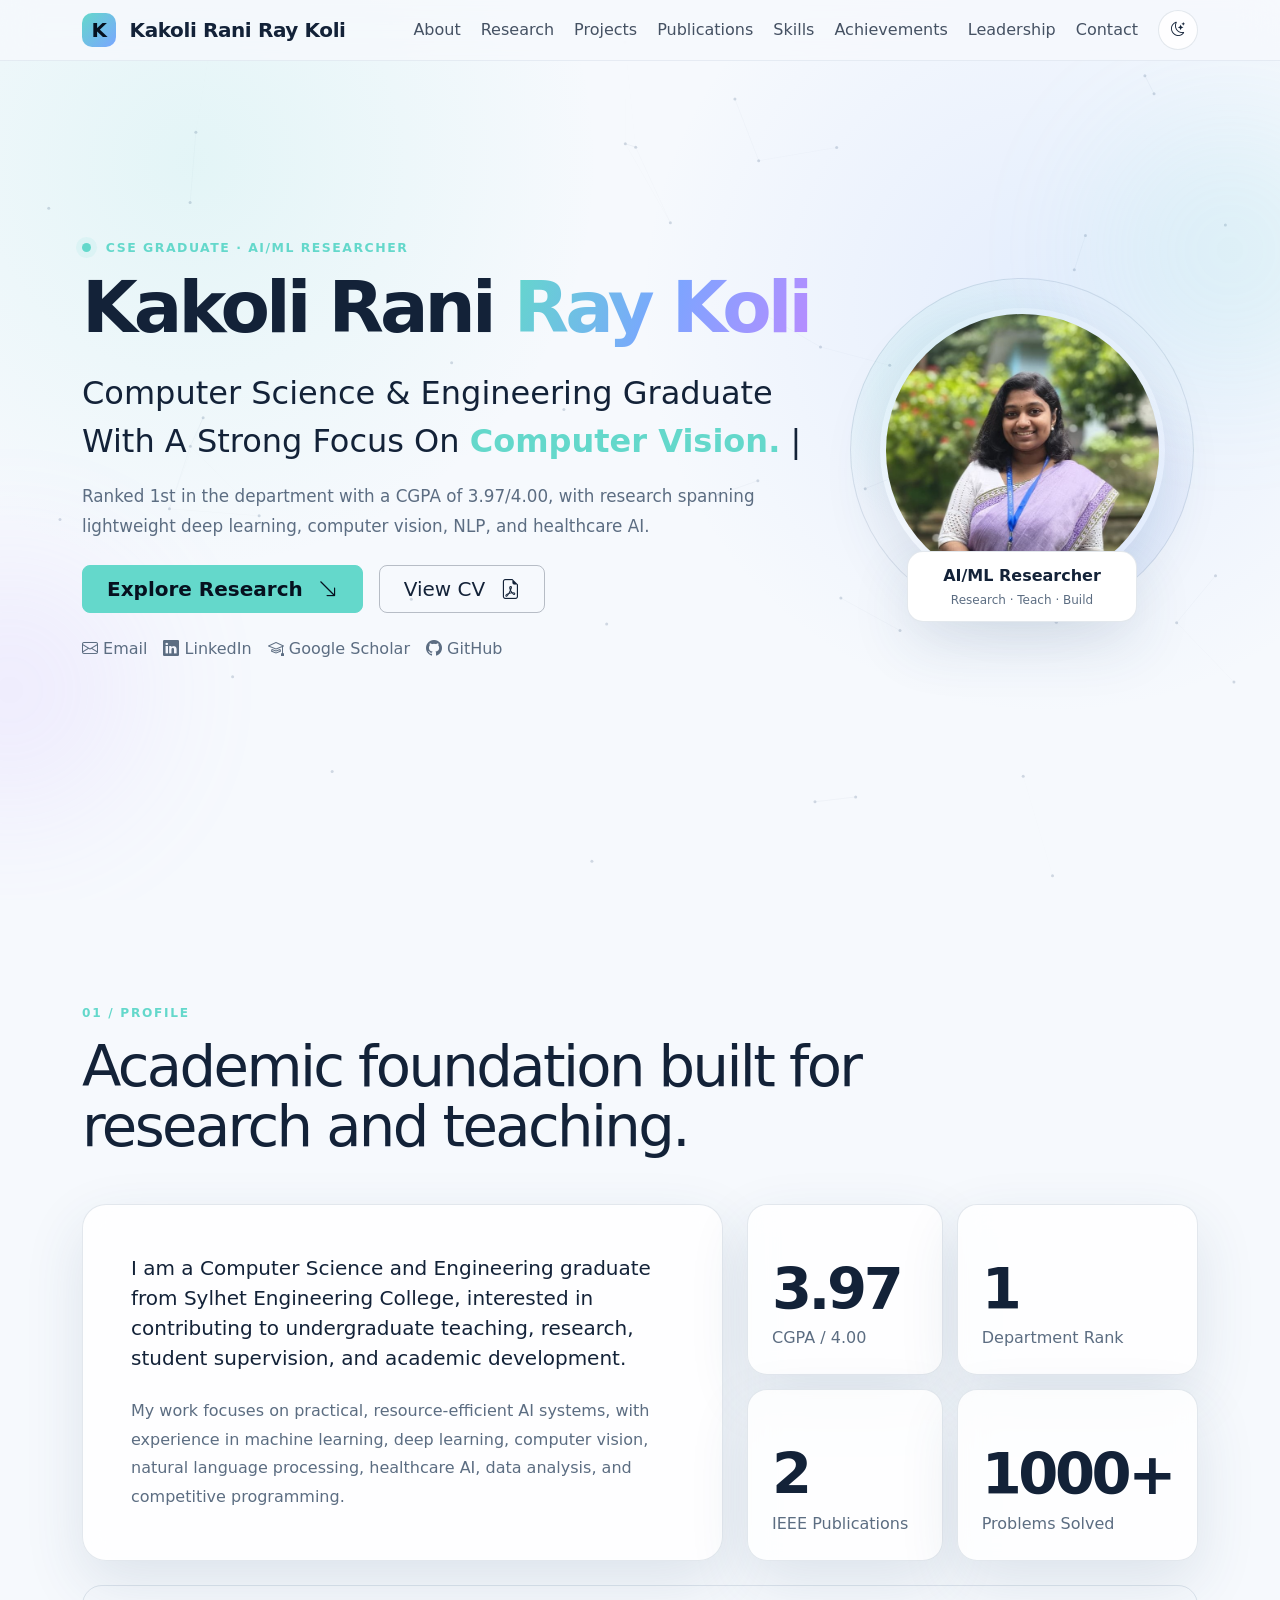
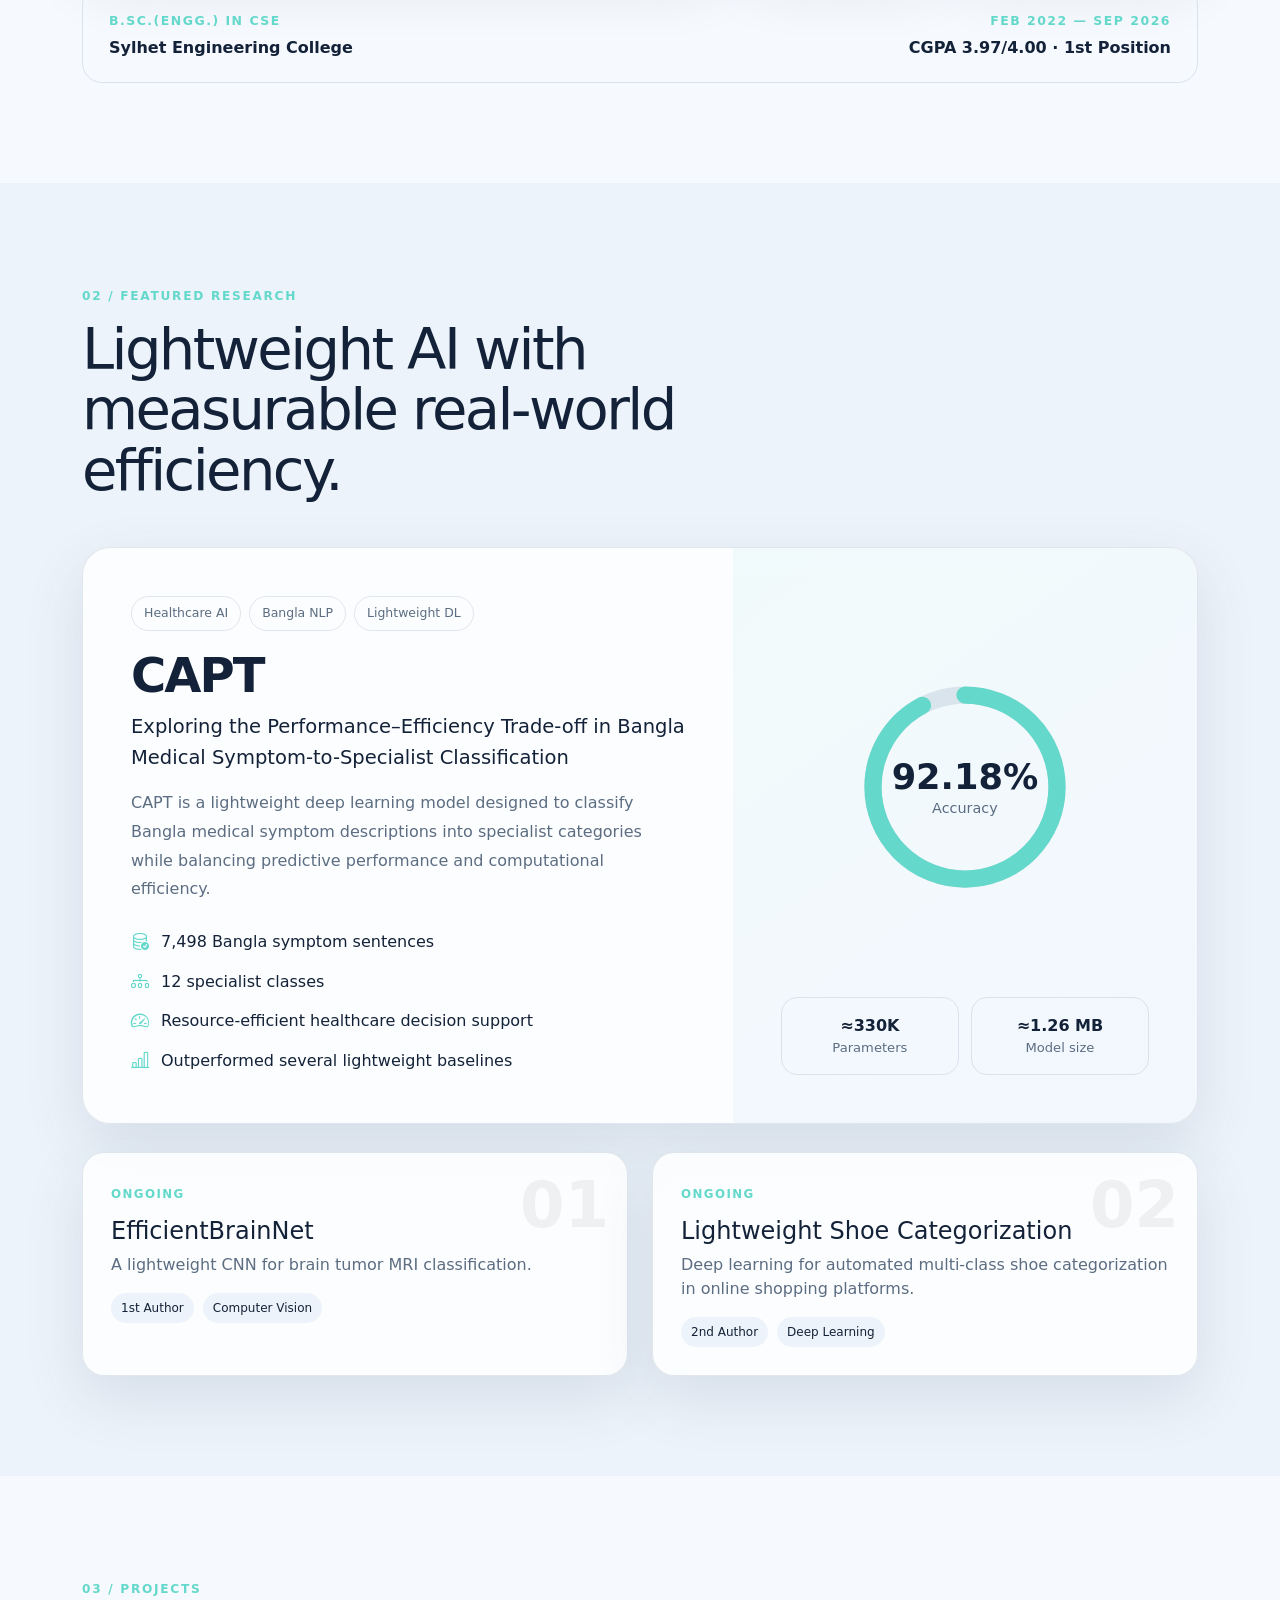
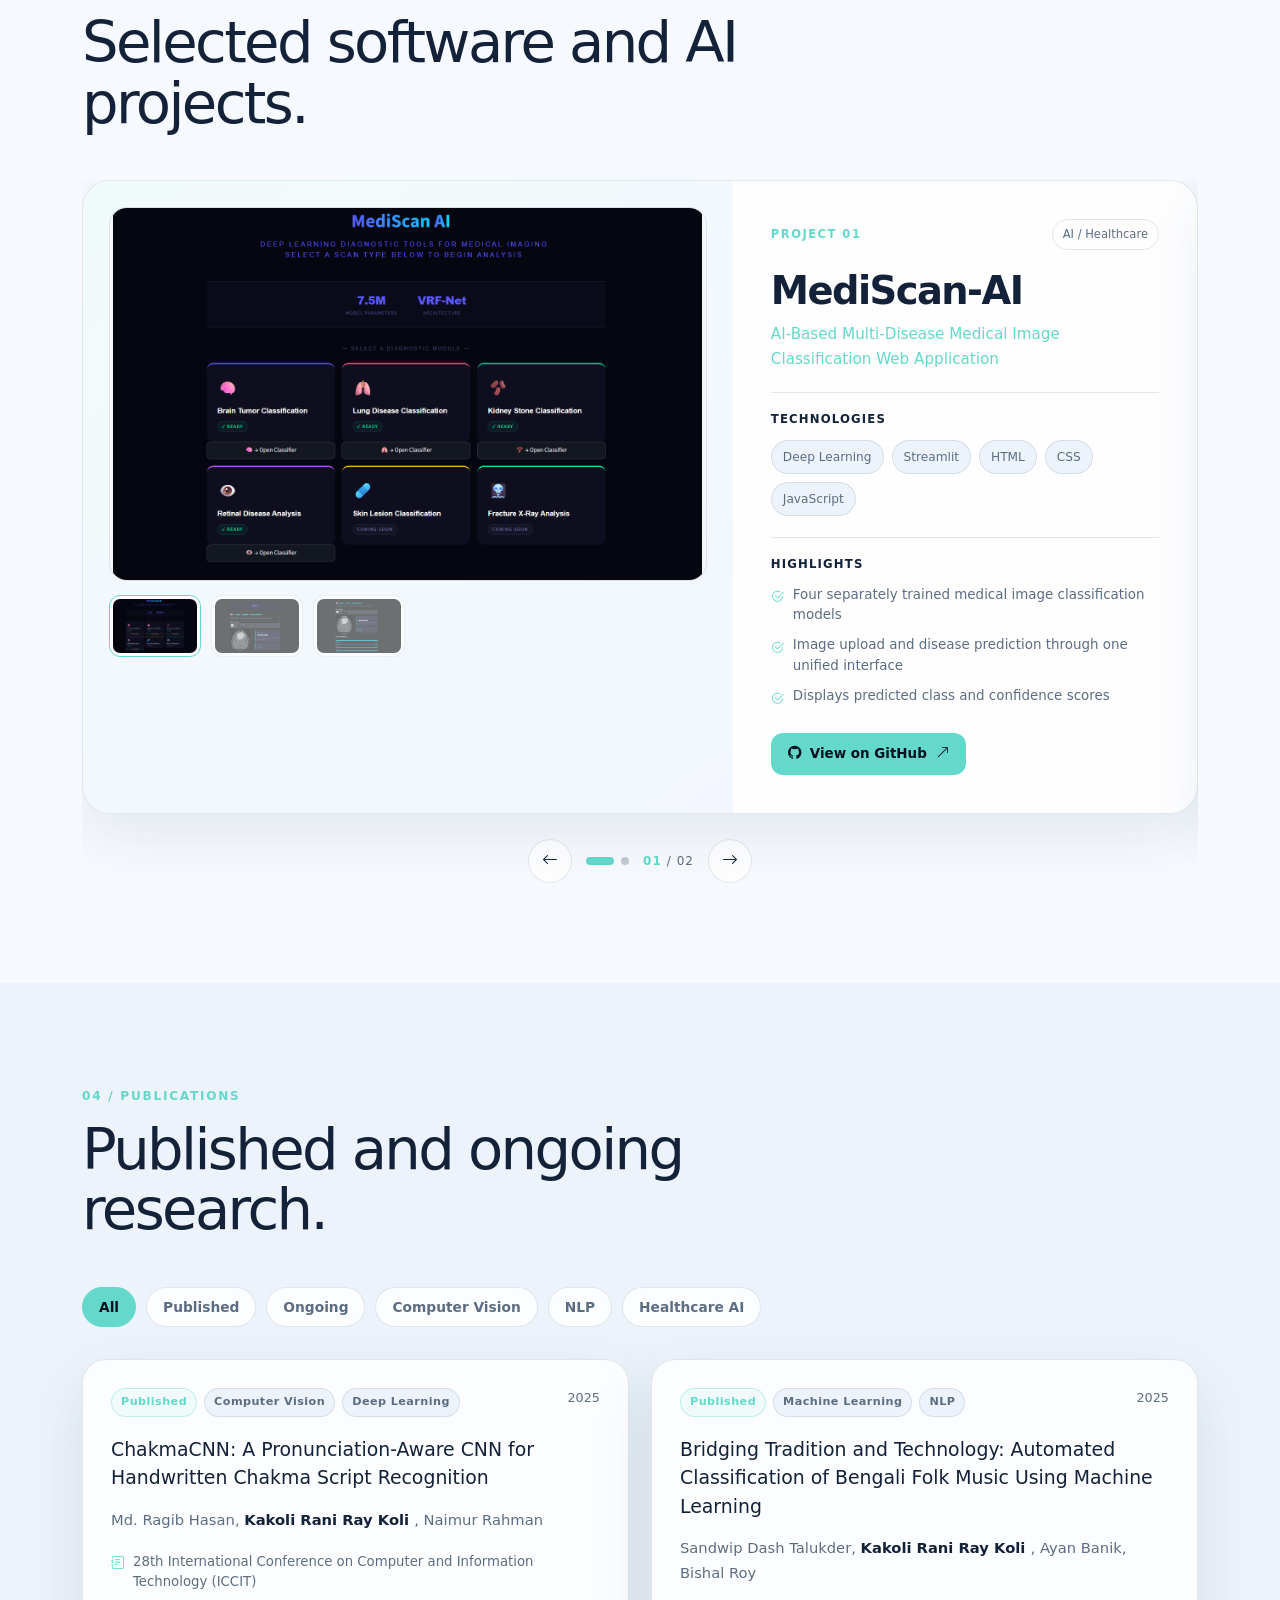
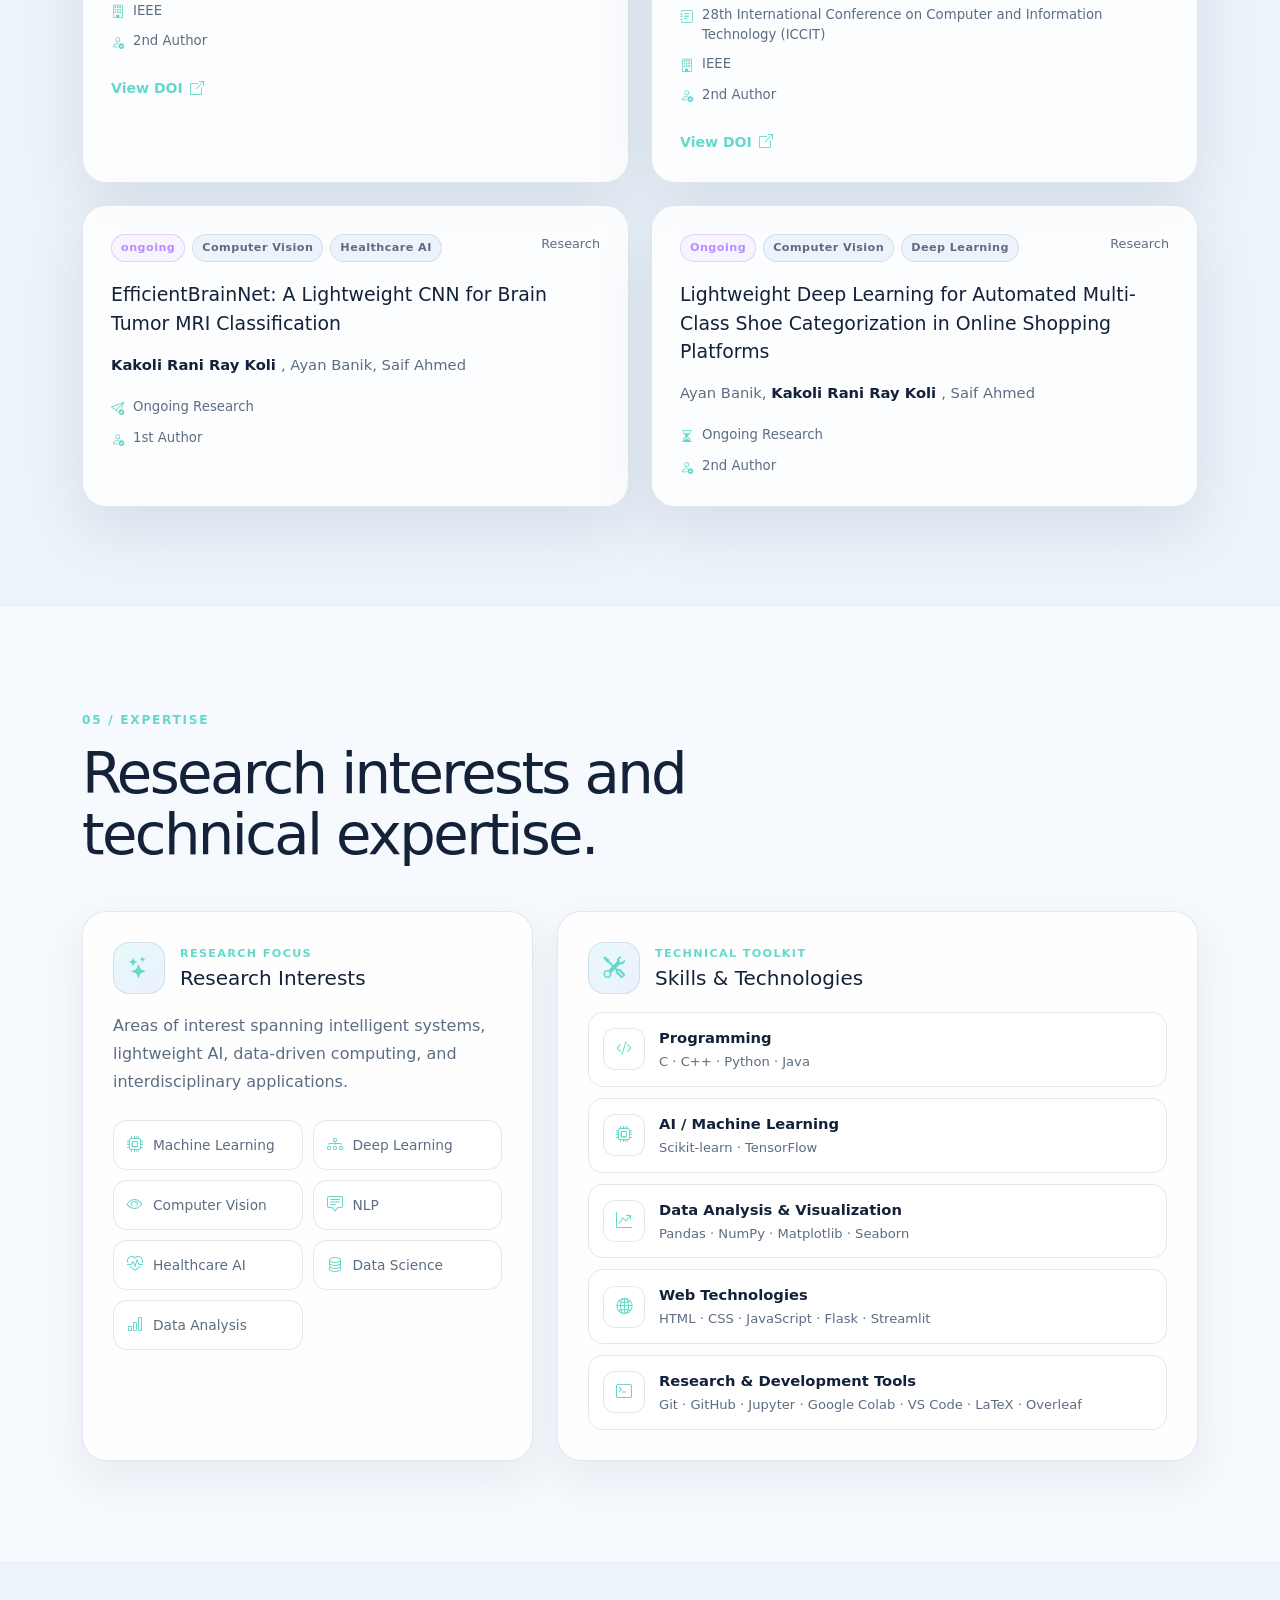
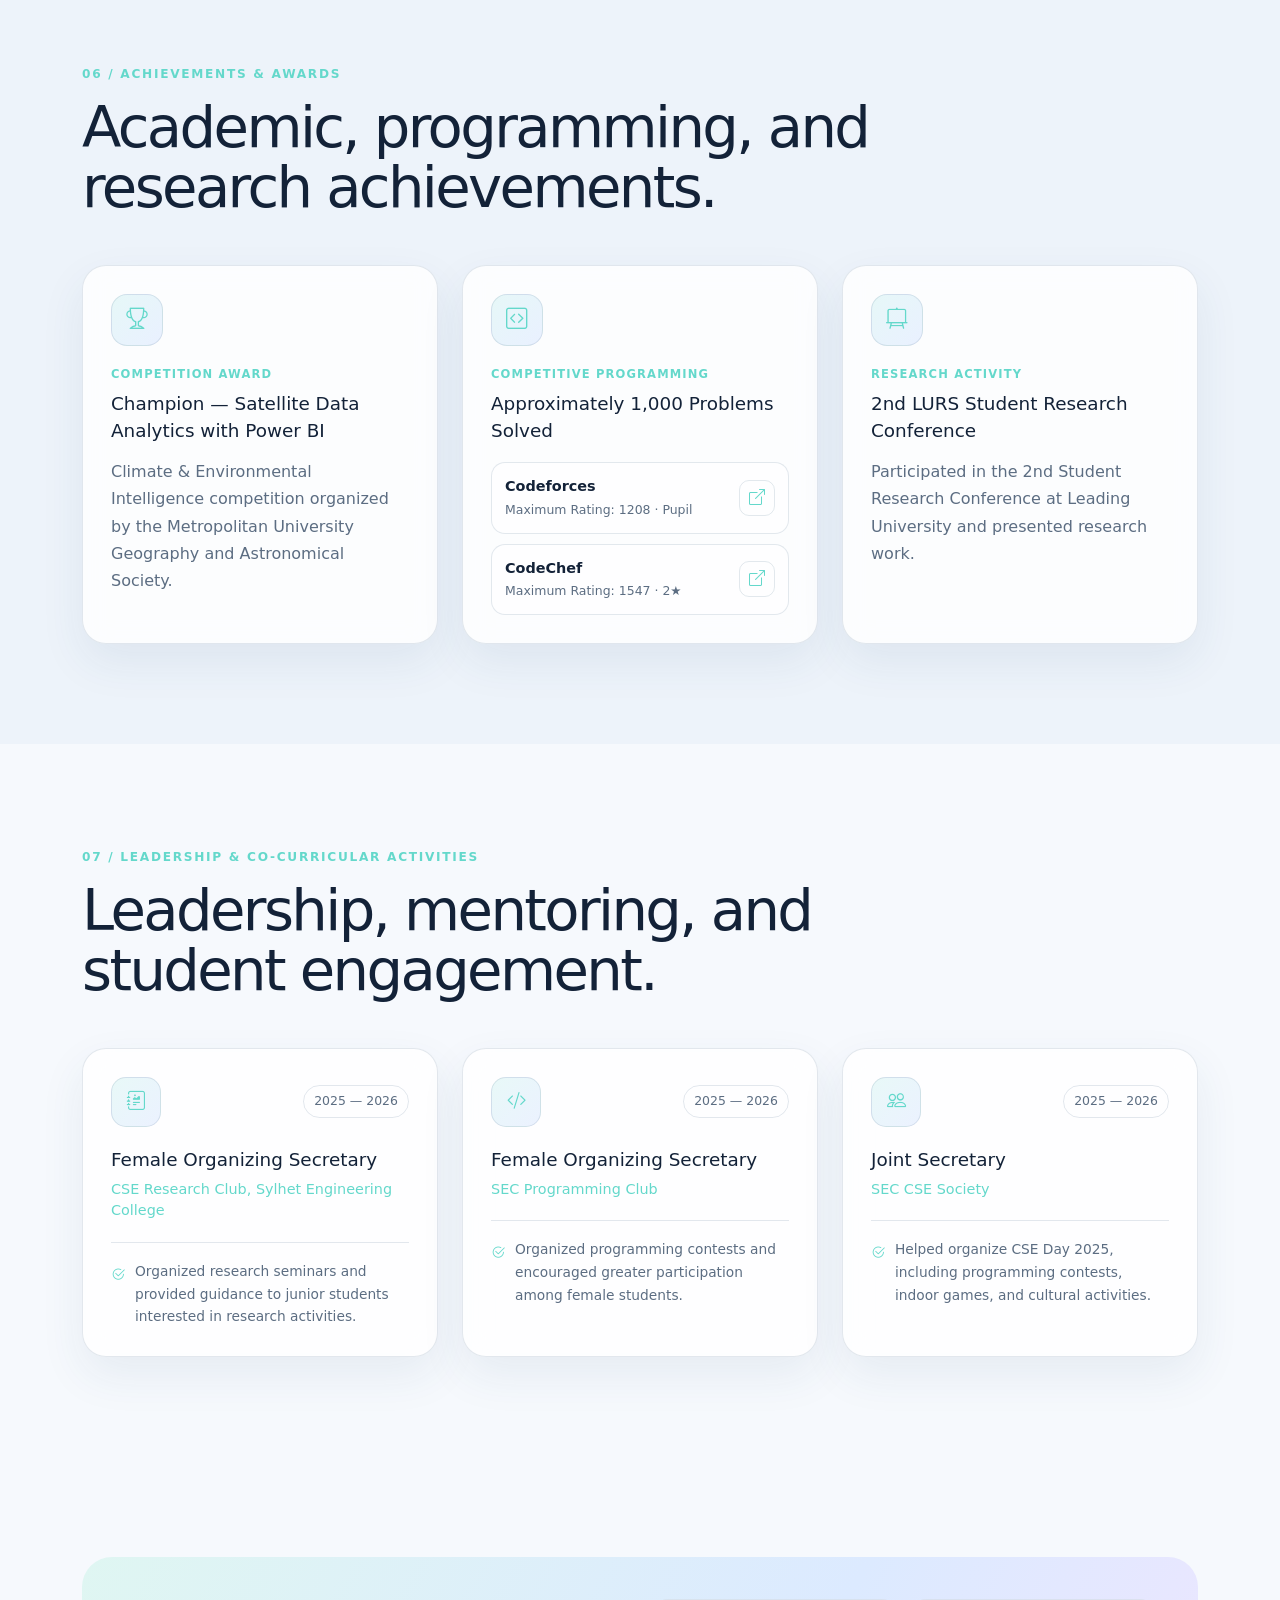
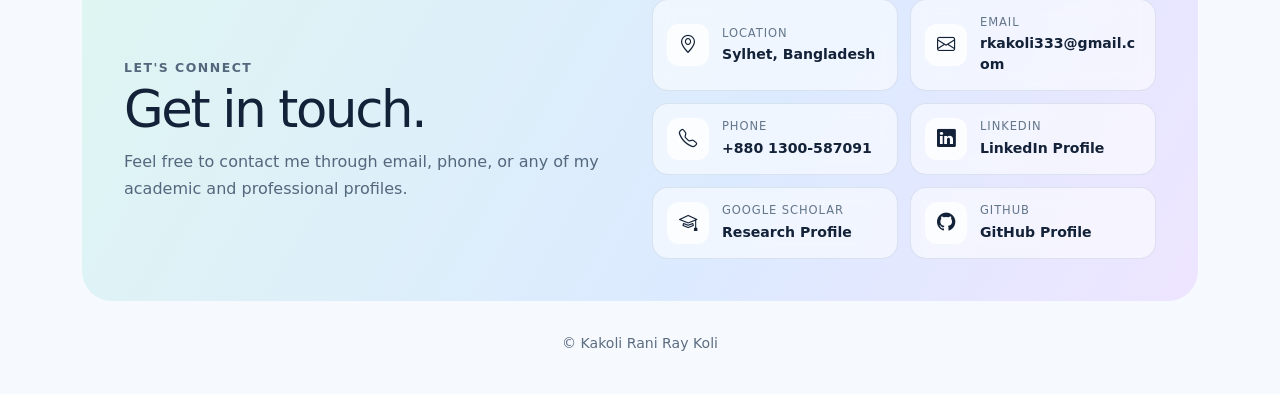
==== commit c9503766: "default light theme" ====
--- a/index.html
+++ b/index.html
@@ -24,7 +24,7 @@
     <!-- Portfolio styles -->
     <link rel="stylesheet" href="style.css" />
 </head>
-<body>
+<body class="light-theme">
     <!-- Reading progress bar -->
     <div class="scroll-progress" id="scrollProgress"></div>
 
